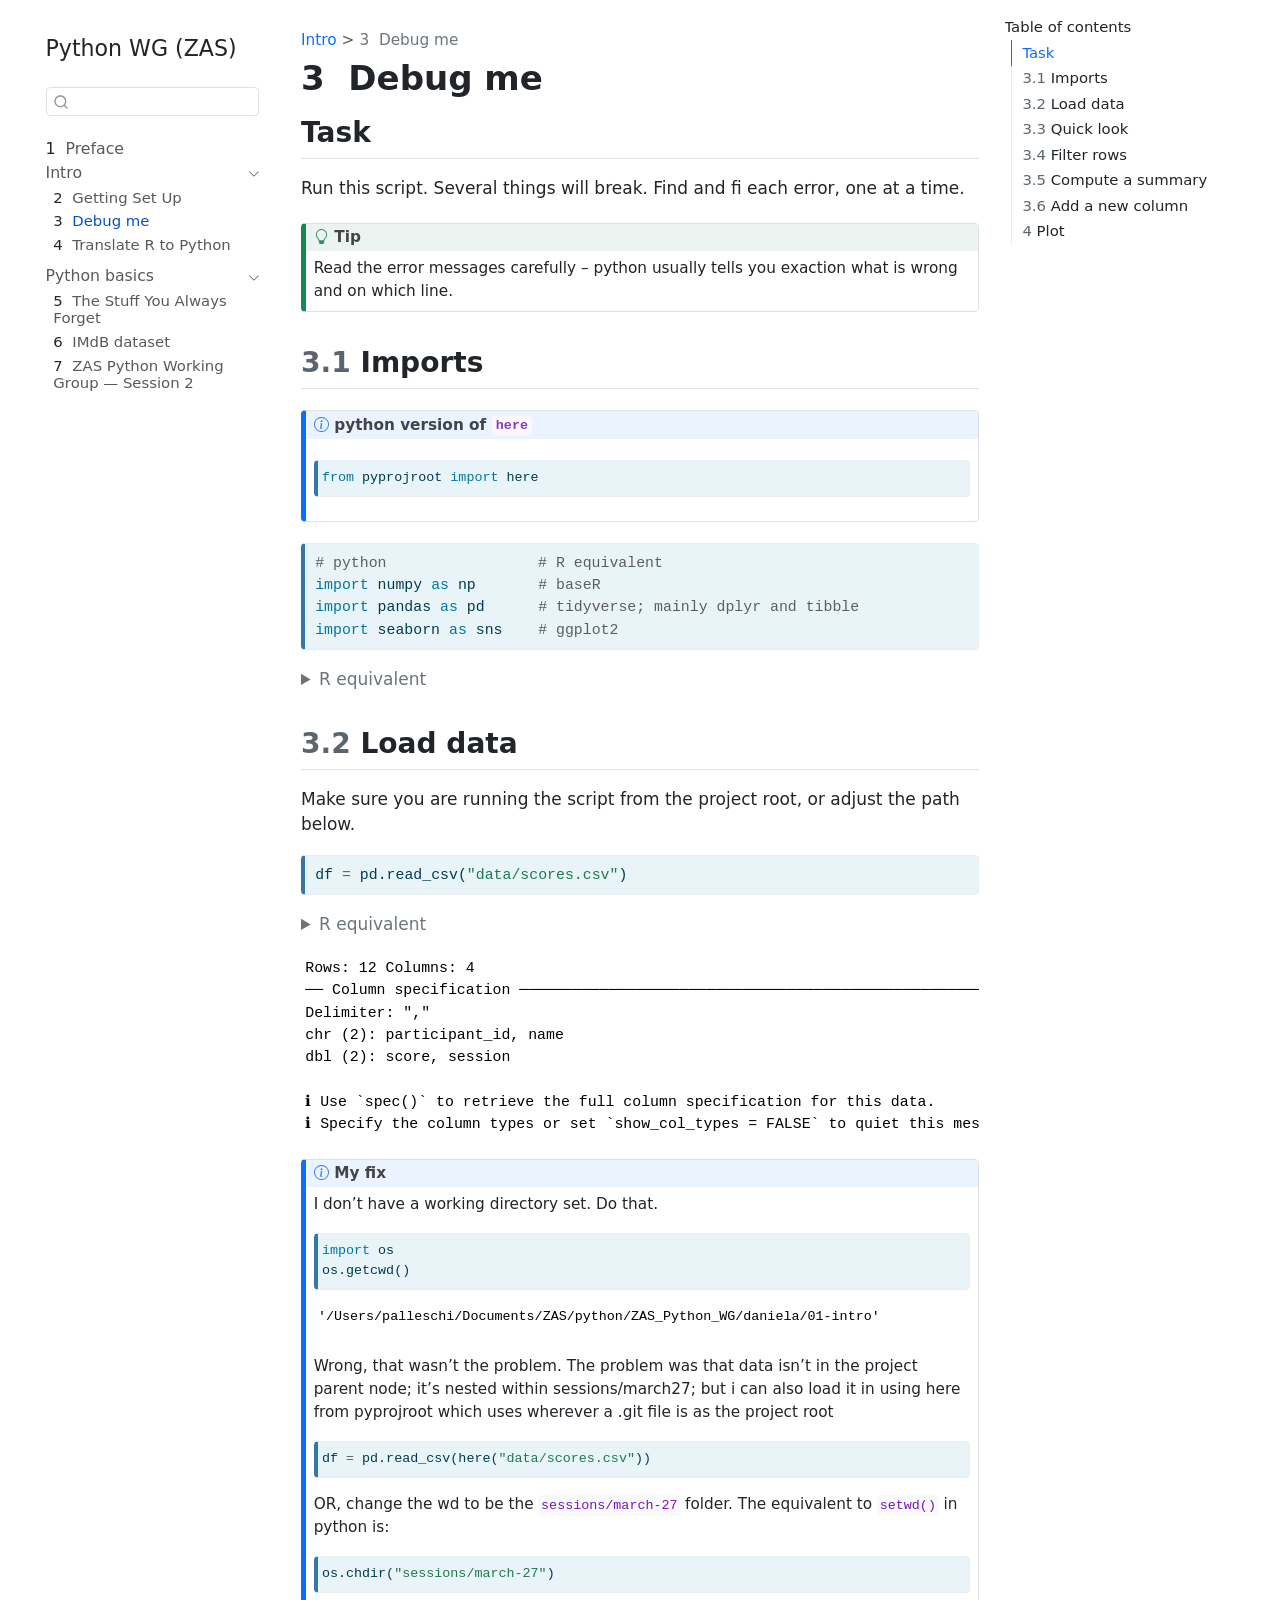
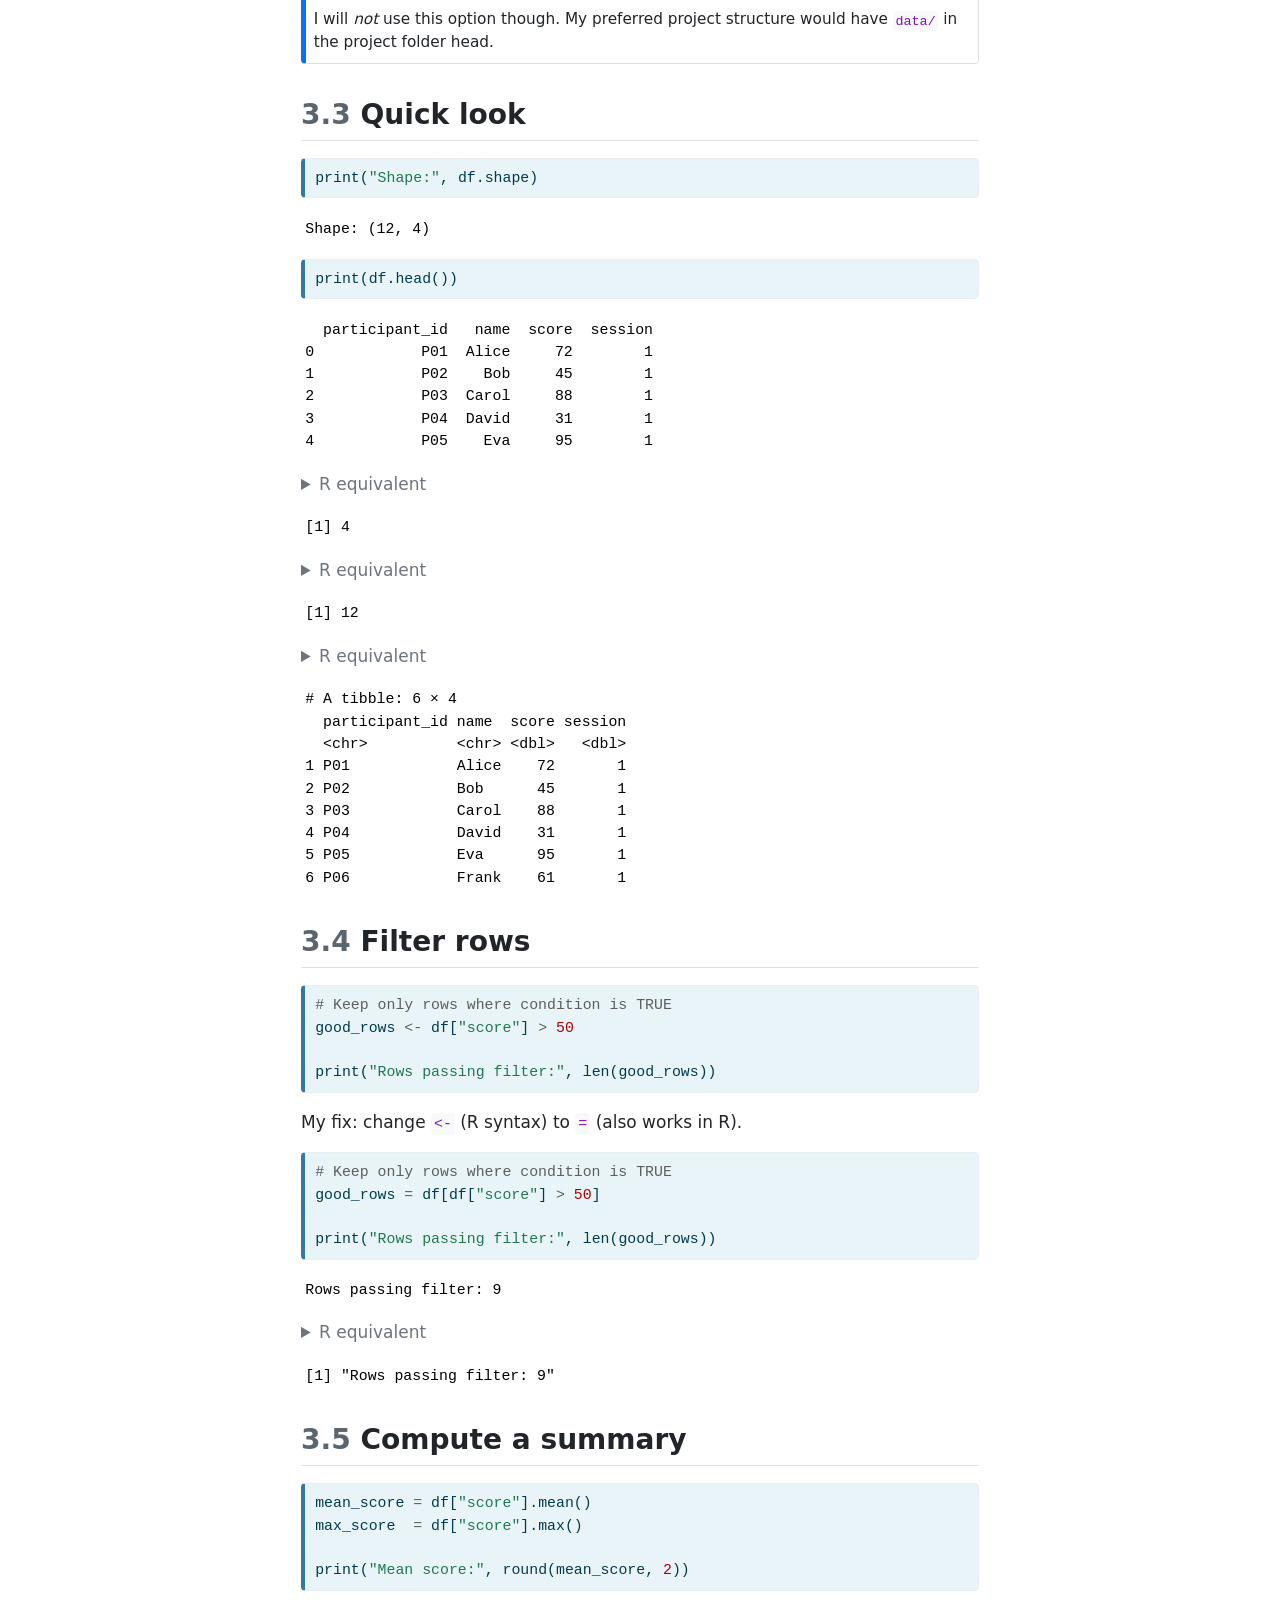
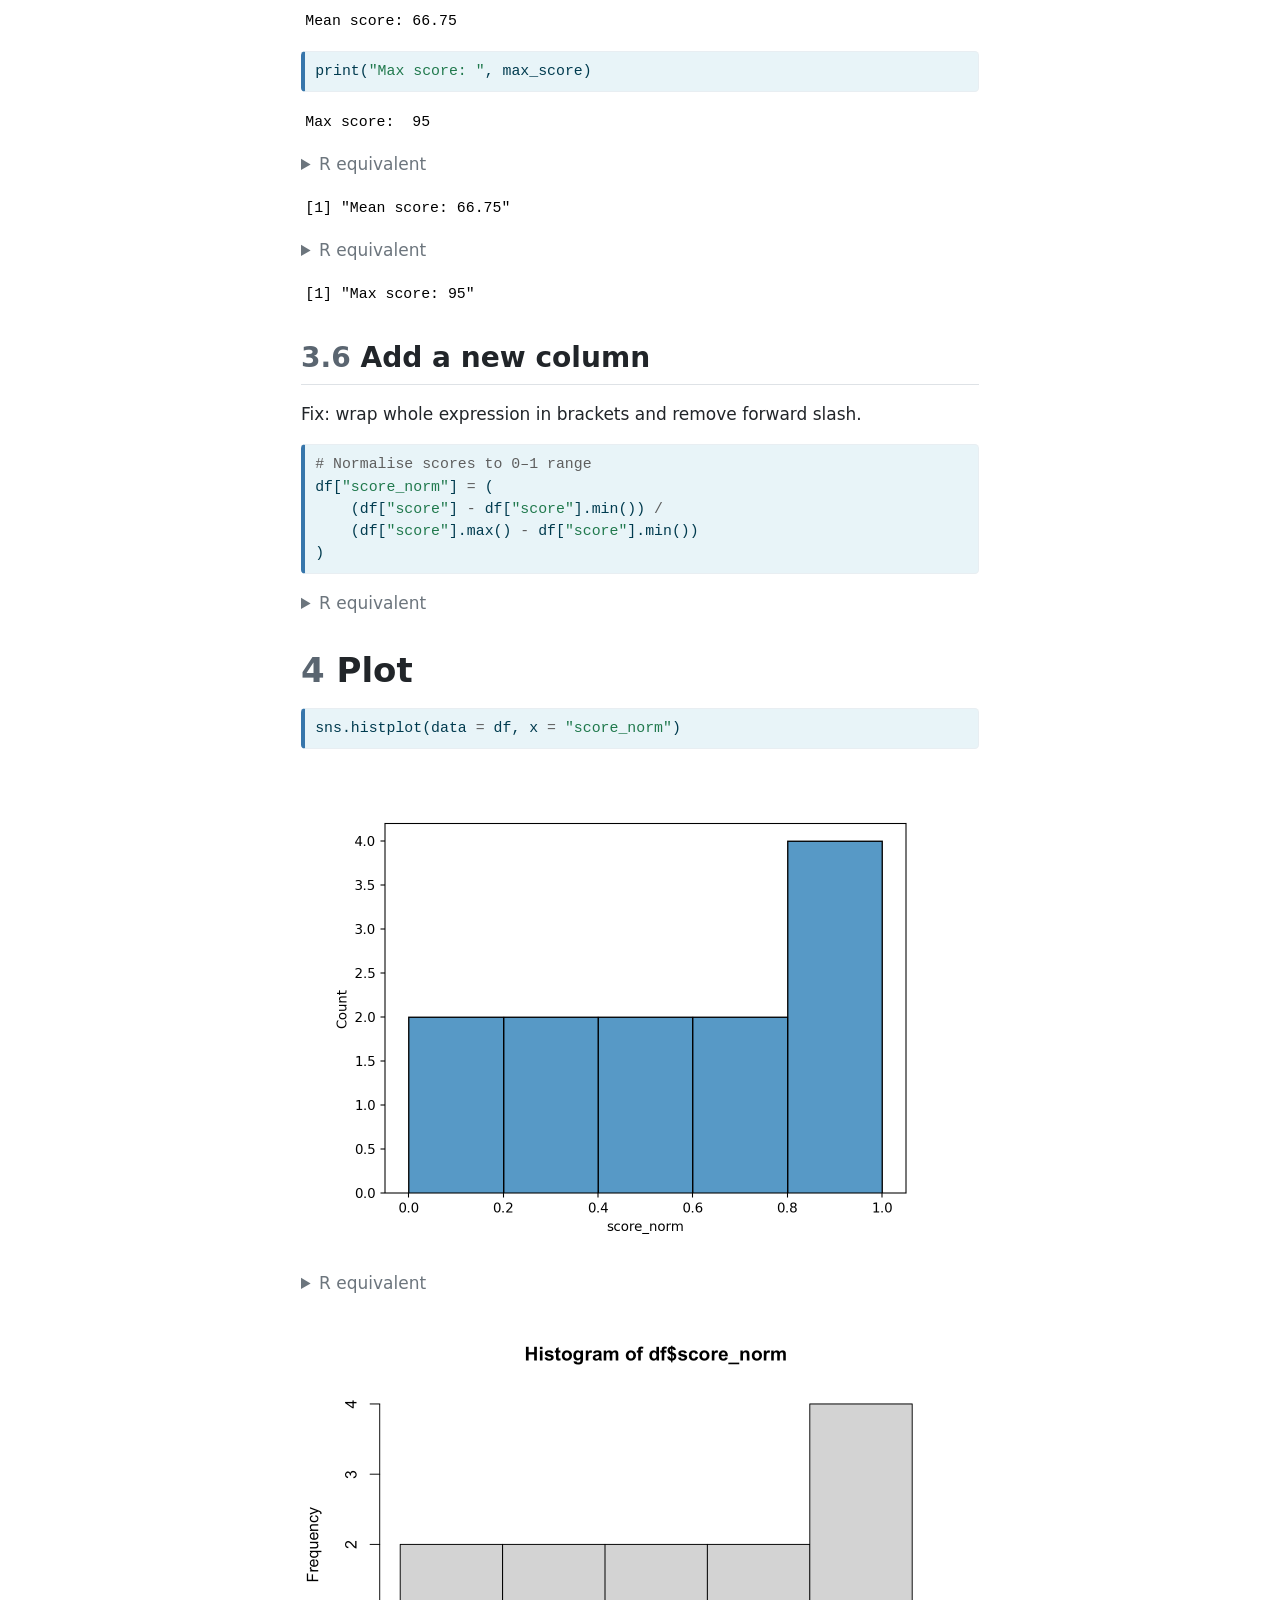
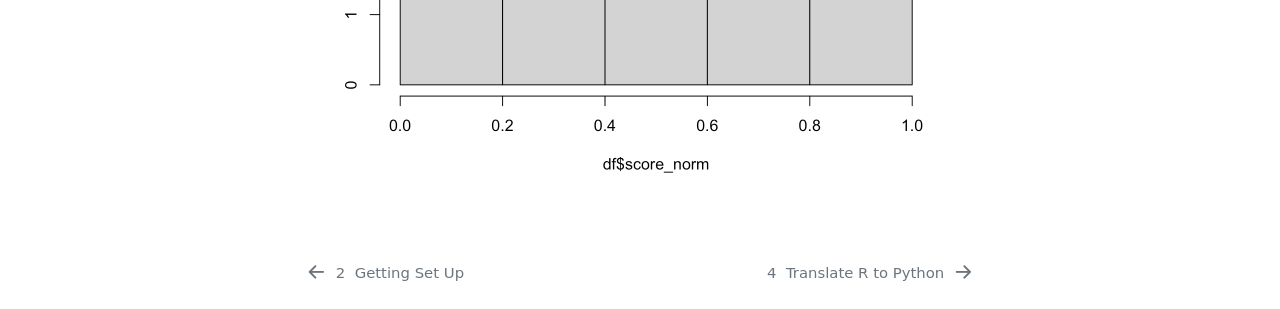
==== daniela/01-intro/exercise_01_debug_me.html @ bb4bcfe7 "Built site for gh-pages" ====
<!DOCTYPE html>
<html xmlns="http://www.w3.org/1999/xhtml" lang="en" xml:lang="en"><head>

<meta charset="utf-8">
<meta name="generator" content="quarto-1.5.57">

<meta name="viewport" content="width=device-width, initial-scale=1.0, user-scalable=yes">


<title>3&nbsp; Debug me – Python WG (ZAS)</title>
<style>
code{white-space: pre-wrap;}
span.smallcaps{font-variant: small-caps;}
div.columns{display: flex; gap: min(4vw, 1.5em);}
div.column{flex: auto; overflow-x: auto;}
div.hanging-indent{margin-left: 1.5em; text-indent: -1.5em;}
ul.task-list{list-style: none;}
ul.task-list li input[type="checkbox"] {
  width: 0.8em;
  margin: 0 0.8em 0.2em -1em; /* quarto-specific, see https://github.com/quarto-dev/quarto-cli/issues/4556 */ 
  vertical-align: middle;
}
/* CSS for syntax highlighting */
pre > code.sourceCode { white-space: pre; position: relative; }
pre > code.sourceCode > span { line-height: 1.25; }
pre > code.sourceCode > span:empty { height: 1.2em; }
.sourceCode { overflow: visible; }
code.sourceCode > span { color: inherit; text-decoration: inherit; }
div.sourceCode { margin: 1em 0; }
pre.sourceCode { margin: 0; }
@media screen {
div.sourceCode { overflow: auto; }
}
@media print {
pre > code.sourceCode { white-space: pre-wrap; }
pre > code.sourceCode > span { display: inline-block; text-indent: -5em; padding-left: 5em; }
}
pre.numberSource code
  { counter-reset: source-line 0; }
pre.numberSource code > span
  { position: relative; left: -4em; counter-increment: source-line; }
pre.numberSource code > span > a:first-child::before
  { content: counter(source-line);
    position: relative; left: -1em; text-align: right; vertical-align: baseline;
    border: none; display: inline-block;
    -webkit-touch-callout: none; -webkit-user-select: none;
    -khtml-user-select: none; -moz-user-select: none;
    -ms-user-select: none; user-select: none;
    padding: 0 4px; width: 4em;
  }
pre.numberSource { margin-left: 3em;  padding-left: 4px; }
div.sourceCode
  {   }
@media screen {
pre > code.sourceCode > span > a:first-child::before { text-decoration: underline; }
}
</style>


<script src="../../site_libs/quarto-nav/quarto-nav.js"></script>
<script src="../../site_libs/quarto-nav/headroom.min.js"></script>
<script src="../../site_libs/clipboard/clipboard.min.js"></script>
<script src="../../site_libs/quarto-search/autocomplete.umd.js"></script>
<script src="../../site_libs/quarto-search/fuse.min.js"></script>
<script src="../../site_libs/quarto-search/quarto-search.js"></script>
<meta name="quarto:offset" content="../../">
<link href="../../daniela/01-intro/exercise_02_r_to_python.html" rel="next">
<link href="../../daniela/01-intro/session1_handout.html" rel="prev">
<script src="../../site_libs/quarto-html/quarto.js"></script>
<script src="../../site_libs/quarto-html/popper.min.js"></script>
<script src="../../site_libs/quarto-html/tippy.umd.min.js"></script>
<script src="../../site_libs/quarto-html/anchor.min.js"></script>
<link href="../../site_libs/quarto-html/tippy.css" rel="stylesheet">
<link href="../../site_libs/quarto-html/quarto-syntax-highlighting.css" rel="stylesheet" id="quarto-text-highlighting-styles">
<script src="../../site_libs/bootstrap/bootstrap.min.js"></script>
<link href="../../site_libs/bootstrap/bootstrap-icons.css" rel="stylesheet">
<link href="../../site_libs/bootstrap/bootstrap.min.css" rel="stylesheet" id="quarto-bootstrap" data-mode="light">
<script id="quarto-search-options" type="application/json">{
  "location": "sidebar",
  "copy-button": false,
  "collapse-after": 3,
  "panel-placement": "start",
  "type": "textbox",
  "limit": 50,
  "keyboard-shortcut": [
    "f",
    "/",
    "s"
  ],
  "show-item-context": false,
  "language": {
    "search-no-results-text": "No results",
    "search-matching-documents-text": "matching documents",
    "search-copy-link-title": "Copy link to search",
    "search-hide-matches-text": "Hide additional matches",
    "search-more-match-text": "more match in this document",
    "search-more-matches-text": "more matches in this document",
    "search-clear-button-title": "Clear",
    "search-text-placeholder": "",
    "search-detached-cancel-button-title": "Cancel",
    "search-submit-button-title": "Submit",
    "search-label": "Search"
  }
}</script>


<link rel="stylesheet" href="../../styles.css">
</head>

<body class="nav-sidebar floating">

<div id="quarto-search-results"></div>
  <header id="quarto-header" class="headroom fixed-top">
  <nav class="quarto-secondary-nav">
    <div class="container-fluid d-flex">
      <button type="button" class="quarto-btn-toggle btn" data-bs-toggle="collapse" role="button" data-bs-target=".quarto-sidebar-collapse-item" aria-controls="quarto-sidebar" aria-expanded="false" aria-label="Toggle sidebar navigation" onclick="if (window.quartoToggleHeadroom) { window.quartoToggleHeadroom(); }">
        <i class="bi bi-layout-text-sidebar-reverse"></i>
      </button>
        <nav class="quarto-page-breadcrumbs" aria-label="breadcrumb"><ol class="breadcrumb"><li class="breadcrumb-item"><a href="../../daniela/01-intro/session1_handout.html">Intro</a></li><li class="breadcrumb-item"><a href="../../daniela/01-intro/exercise_01_debug_me.html"><span class="chapter-number">3</span>&nbsp; <span class="chapter-title">Debug me</span></a></li></ol></nav>
        <a class="flex-grow-1" role="navigation" data-bs-toggle="collapse" data-bs-target=".quarto-sidebar-collapse-item" aria-controls="quarto-sidebar" aria-expanded="false" aria-label="Toggle sidebar navigation" onclick="if (window.quartoToggleHeadroom) { window.quartoToggleHeadroom(); }">      
        </a>
      <button type="button" class="btn quarto-search-button" aria-label="Search" onclick="window.quartoOpenSearch();">
        <i class="bi bi-search"></i>
      </button>
    </div>
  </nav>
</header>
<!-- content -->
<div id="quarto-content" class="quarto-container page-columns page-rows-contents page-layout-article">
<!-- sidebar -->
  <nav id="quarto-sidebar" class="sidebar collapse collapse-horizontal quarto-sidebar-collapse-item sidebar-navigation floating overflow-auto">
    <div class="pt-lg-2 mt-2 text-left sidebar-header">
    <div class="sidebar-title mb-0 py-0">
      <a href="../../">Python WG (ZAS)</a> 
    </div>
      </div>
        <div class="mt-2 flex-shrink-0 align-items-center">
        <div class="sidebar-search">
        <div id="quarto-search" class="" title="Search"></div>
        </div>
        </div>
    <div class="sidebar-menu-container"> 
    <ul class="list-unstyled mt-1">
        <li class="sidebar-item">
  <div class="sidebar-item-container"> 
  <a href="../../index.html" class="sidebar-item-text sidebar-link">
 <span class="menu-text"><span class="chapter-number">1</span>&nbsp; <span class="chapter-title">Preface</span></span></a>
  </div>
</li>
        <li class="sidebar-item sidebar-item-section">
      <div class="sidebar-item-container"> 
            <a class="sidebar-item-text sidebar-link text-start" data-bs-toggle="collapse" data-bs-target="#quarto-sidebar-section-1" role="navigation" aria-expanded="true">
 <span class="menu-text">Intro</span></a>
          <a class="sidebar-item-toggle text-start" data-bs-toggle="collapse" data-bs-target="#quarto-sidebar-section-1" role="navigation" aria-expanded="true" aria-label="Toggle section">
            <i class="bi bi-chevron-right ms-2"></i>
          </a> 
      </div>
      <ul id="quarto-sidebar-section-1" class="collapse list-unstyled sidebar-section depth1 show">  
          <li class="sidebar-item">
  <div class="sidebar-item-container"> 
  <a href="../../daniela/01-intro/session1_handout.html" class="sidebar-item-text sidebar-link">
 <span class="menu-text"><span class="chapter-number">2</span>&nbsp; <span class="chapter-title">Getting Set Up</span></span></a>
  </div>
</li>
          <li class="sidebar-item">
  <div class="sidebar-item-container"> 
  <a href="../../daniela/01-intro/exercise_01_debug_me.html" class="sidebar-item-text sidebar-link active">
 <span class="menu-text"><span class="chapter-number">3</span>&nbsp; <span class="chapter-title">Debug me</span></span></a>
  </div>
</li>
          <li class="sidebar-item">
  <div class="sidebar-item-container"> 
  <a href="../../daniela/01-intro/exercise_02_r_to_python.html" class="sidebar-item-text sidebar-link">
 <span class="menu-text"><span class="chapter-number">4</span>&nbsp; <span class="chapter-title">Translate R to Python</span></span></a>
  </div>
</li>
      </ul>
  </li>
        <li class="sidebar-item sidebar-item-section">
      <div class="sidebar-item-container"> 
            <a class="sidebar-item-text sidebar-link text-start" data-bs-toggle="collapse" data-bs-target="#quarto-sidebar-section-2" role="navigation" aria-expanded="true">
 <span class="menu-text">Python basics</span></a>
          <a class="sidebar-item-toggle text-start" data-bs-toggle="collapse" data-bs-target="#quarto-sidebar-section-2" role="navigation" aria-expanded="true" aria-label="Toggle section">
            <i class="bi bi-chevron-right ms-2"></i>
          </a> 
      </div>
      <ul id="quarto-sidebar-section-2" class="collapse list-unstyled sidebar-section depth1 show">  
          <li class="sidebar-item">
  <div class="sidebar-item-container"> 
  <a href="../../daniela/02-basics/session2_handout.html" class="sidebar-item-text sidebar-link">
 <span class="menu-text"><span class="chapter-number">5</span>&nbsp; <span class="chapter-title">The Stuff You Always Forget</span></span></a>
  </div>
</li>
          <li class="sidebar-item">
  <div class="sidebar-item-container"> 
  <a href="../../daniela/02-basics/cleaning-imdb-dataset.html" class="sidebar-item-text sidebar-link">
 <span class="menu-text"><span class="chapter-number">6</span>&nbsp; <span class="chapter-title">IMdB dataset</span></span></a>
  </div>
</li>
          <li class="sidebar-item">
  <div class="sidebar-item-container"> 
  <a href="../../daniela/02-basics/session2_exercise.html" class="sidebar-item-text sidebar-link">
 <span class="menu-text"><span class="chapter-number">7</span>&nbsp; <span class="chapter-title">ZAS Python Working Group — Session 2</span></span></a>
  </div>
</li>
      </ul>
  </li>
    </ul>
    </div>
</nav>
<div id="quarto-sidebar-glass" class="quarto-sidebar-collapse-item" data-bs-toggle="collapse" data-bs-target=".quarto-sidebar-collapse-item"></div>
<!-- margin-sidebar -->
    <div id="quarto-margin-sidebar" class="sidebar margin-sidebar">
        <nav id="TOC" role="doc-toc" class="toc-active">
    <h2 id="toc-title">Table of contents</h2>
   
  <ul>
  <li><a href="#task" id="toc-task" class="nav-link active" data-scroll-target="#task">Task</a></li>
  <li><a href="#imports" id="toc-imports" class="nav-link" data-scroll-target="#imports"><span class="header-section-number">3.1</span> Imports</a></li>
  <li><a href="#load-data" id="toc-load-data" class="nav-link" data-scroll-target="#load-data"><span class="header-section-number">3.2</span> Load data</a></li>
  <li><a href="#quick-look" id="toc-quick-look" class="nav-link" data-scroll-target="#quick-look"><span class="header-section-number">3.3</span> Quick look</a></li>
  <li><a href="#filter-rows" id="toc-filter-rows" class="nav-link" data-scroll-target="#filter-rows"><span class="header-section-number">3.4</span> Filter rows</a></li>
  <li><a href="#compute-a-summary" id="toc-compute-a-summary" class="nav-link" data-scroll-target="#compute-a-summary"><span class="header-section-number">3.5</span> Compute a summary</a></li>
  <li><a href="#add-a-new-column" id="toc-add-a-new-column" class="nav-link" data-scroll-target="#add-a-new-column"><span class="header-section-number">3.6</span> Add a new column</a></li>
  <li><a href="#plot" id="toc-plot" class="nav-link" data-scroll-target="#plot"><span class="header-section-number">4</span> Plot</a></li>
  </ul>
</nav>
    </div>
<!-- main -->
<main class="content" id="quarto-document-content">

<header id="title-block-header" class="quarto-title-block default"><nav class="quarto-page-breadcrumbs quarto-title-breadcrumbs d-none d-lg-block" aria-label="breadcrumb"><ol class="breadcrumb"><li class="breadcrumb-item"><a href="../../daniela/01-intro/session1_handout.html">Intro</a></li><li class="breadcrumb-item"><a href="../../daniela/01-intro/exercise_01_debug_me.html"><span class="chapter-number">3</span>&nbsp; <span class="chapter-title">Debug me</span></a></li></ol></nav>
<div class="quarto-title">
<h1 class="title"><span class="chapter-number">3</span>&nbsp; <span class="chapter-title">Debug me</span></h1>
</div>



<div class="quarto-title-meta">

    
  
    
  </div>
  


</header>


<section id="task" class="level2 unnumbered">
<h2 class="unnumbered anchored" data-anchor-id="task">Task</h2>
<p>Run this script. Several things will break. Find and fi each error, one at a time.</p>
<div class="callout callout-style-default callout-tip callout-titled">
<div class="callout-header d-flex align-content-center">
<div class="callout-icon-container">
<i class="callout-icon"></i>
</div>
<div class="callout-title-container flex-fill">
Tip
</div>
</div>
<div class="callout-body-container callout-body">
<p>Read the error messages carefully – python usually tells you exaction what is wrong and on which line.</p>
</div>
</div>
</section>
<section id="imports" class="level2" data-number="3.1">
<h2 data-number="3.1" class="anchored" data-anchor-id="imports"><span class="header-section-number">3.1</span> Imports</h2>
<div class="callout callout-style-default callout-note callout-titled">
<div class="callout-header d-flex align-content-center">
<div class="callout-icon-container">
<i class="callout-icon"></i>
</div>
<div class="callout-title-container flex-fill">
python version of <code>here</code>
</div>
</div>
<div class="callout-body-container callout-body">
<div class="cell">
<div class="sourceCode cell-code" id="cb1"><pre class="sourceCode python code-with-copy"><code class="sourceCode python"><span id="cb1-1"><a href="#cb1-1" aria-hidden="true" tabindex="-1"></a><span class="im">from</span> pyprojroot <span class="im">import</span> here</span></code><button title="Copy to Clipboard" class="code-copy-button"><i class="bi"></i></button></pre></div>
</div>
</div>
</div>
<div class="cell">
<div class="sourceCode cell-code" id="cb2"><pre class="sourceCode python code-with-copy"><code class="sourceCode python"><span id="cb2-1"><a href="#cb2-1" aria-hidden="true" tabindex="-1"></a><span class="co"># python                 # R equivalent</span></span>
<span id="cb2-2"><a href="#cb2-2" aria-hidden="true" tabindex="-1"></a><span class="im">import</span> numpy <span class="im">as</span> np       <span class="co"># baseR</span></span>
<span id="cb2-3"><a href="#cb2-3" aria-hidden="true" tabindex="-1"></a><span class="im">import</span> pandas <span class="im">as</span> pd      <span class="co"># tidyverse; mainly dplyr and tibble</span></span>
<span id="cb2-4"><a href="#cb2-4" aria-hidden="true" tabindex="-1"></a><span class="im">import</span> seaborn <span class="im">as</span> sns    <span class="co"># ggplot2</span></span></code><button title="Copy to Clipboard" class="code-copy-button"><i class="bi"></i></button></pre></div>
</div>
<div class="cell">
<details class="code-fold">
<summary>R equivalent</summary>
<div class="sourceCode cell-code" id="cb3"><pre class="sourceCode r code-with-copy"><code class="sourceCode r"><span id="cb3-1"><a href="#cb3-1" aria-hidden="true" tabindex="-1"></a><span class="co"># install.packages("pacman")</span></span>
<span id="cb3-2"><a href="#cb3-2" aria-hidden="true" tabindex="-1"></a>pacman<span class="sc">::</span><span class="fu">p_load</span>(dplyr, tibble, ggplot2, readr, here)</span></code><button title="Copy to Clipboard" class="code-copy-button"><i class="bi"></i></button></pre></div>
</details>
</div>
</section>
<section id="load-data" class="level2" data-number="3.2">
<h2 data-number="3.2" class="anchored" data-anchor-id="load-data"><span class="header-section-number">3.2</span> Load data</h2>
<p>Make sure you are running the script from the project root, or adjust the path below.</p>
<div class="cell">
<div class="sourceCode cell-code" id="cb4"><pre class="sourceCode python code-with-copy"><code class="sourceCode python"><span id="cb4-1"><a href="#cb4-1" aria-hidden="true" tabindex="-1"></a>df <span class="op">=</span> pd.read_csv(<span class="st">"data/scores.csv"</span>)</span></code><button title="Copy to Clipboard" class="code-copy-button"><i class="bi"></i></button></pre></div>
</div>
<div class="cell">
<details class="code-fold">
<summary>R equivalent</summary>
<div class="sourceCode cell-code" id="cb5"><pre class="sourceCode r code-with-copy"><code class="sourceCode r"><span id="cb5-1"><a href="#cb5-1" aria-hidden="true" tabindex="-1"></a>df <span class="ot">&lt;-</span> <span class="fu">read_csv</span>(<span class="fu">here</span>(<span class="st">"data"</span>,<span class="st">"scores.csv"</span>))</span></code><button title="Copy to Clipboard" class="code-copy-button"><i class="bi"></i></button></pre></div>
</details>
<div class="cell-output cell-output-stderr">
<pre><code>Rows: 12 Columns: 4
── Column specification ────────────────────────────────────────────────────────
Delimiter: ","
chr (2): participant_id, name
dbl (2): score, session

ℹ Use `spec()` to retrieve the full column specification for this data.
ℹ Specify the column types or set `show_col_types = FALSE` to quiet this message.</code></pre>
</div>
</div>
<div class="callout callout-style-default callout-note callout-titled">
<div class="callout-header d-flex align-content-center">
<div class="callout-icon-container">
<i class="callout-icon"></i>
</div>
<div class="callout-title-container flex-fill">
My fix
</div>
</div>
<div class="callout-body-container callout-body">
<p>I don’t have a working directory set. Do that.</p>
<div class="cell">
<div class="sourceCode cell-code" id="cb7"><pre class="sourceCode python code-with-copy"><code class="sourceCode python"><span id="cb7-1"><a href="#cb7-1" aria-hidden="true" tabindex="-1"></a><span class="im">import</span> os</span>
<span id="cb7-2"><a href="#cb7-2" aria-hidden="true" tabindex="-1"></a>os.getcwd()</span></code><button title="Copy to Clipboard" class="code-copy-button"><i class="bi"></i></button></pre></div>
<div class="cell-output cell-output-stdout">
<pre><code>'/Users/palleschi/Documents/ZAS/python/ZAS_Python_WG/daniela/01-intro'</code></pre>
</div>
</div>
<p>Wrong, that wasn’t the problem. The problem was that data isn’t in the project parent node; it’s nested within sessions/march27; but i can also load it in using here from pyprojroot which uses wherever a .git file is as the project root</p>
<div class="cell">
<div class="sourceCode cell-code" id="cb9"><pre class="sourceCode python code-with-copy"><code class="sourceCode python"><span id="cb9-1"><a href="#cb9-1" aria-hidden="true" tabindex="-1"></a>df <span class="op">=</span> pd.read_csv(here(<span class="st">"data/scores.csv"</span>))</span></code><button title="Copy to Clipboard" class="code-copy-button"><i class="bi"></i></button></pre></div>
</div>
<p>OR, change the wd to be the <code>sessions/march-27</code> folder. The equivalent to <code>setwd()</code> in python is:</p>
<div class="cell">
<div class="sourceCode cell-code" id="cb10"><pre class="sourceCode python code-with-copy"><code class="sourceCode python"><span id="cb10-1"><a href="#cb10-1" aria-hidden="true" tabindex="-1"></a>os.chdir(<span class="st">"sessions/march-27"</span>)</span></code><button title="Copy to Clipboard" class="code-copy-button"><i class="bi"></i></button></pre></div>
</div>
<p>I will <em>not</em> use this option though. My preferred project structure would have <code>data/</code> in the project folder head.</p>
</div>
</div>
</section>
<section id="quick-look" class="level2" data-number="3.3">
<h2 data-number="3.3" class="anchored" data-anchor-id="quick-look"><span class="header-section-number">3.3</span> Quick look</h2>
<div class="cell">
<div class="sourceCode cell-code" id="cb11"><pre class="sourceCode python code-with-copy"><code class="sourceCode python"><span id="cb11-1"><a href="#cb11-1" aria-hidden="true" tabindex="-1"></a><span class="bu">print</span>(<span class="st">"Shape:"</span>, df.shape)</span></code><button title="Copy to Clipboard" class="code-copy-button"><i class="bi"></i></button></pre></div>
<div class="cell-output cell-output-stdout">
<pre><code>Shape: (12, 4)</code></pre>
</div>
<div class="sourceCode cell-code" id="cb13"><pre class="sourceCode python code-with-copy"><code class="sourceCode python"><span id="cb13-1"><a href="#cb13-1" aria-hidden="true" tabindex="-1"></a><span class="bu">print</span>(df.head())</span></code><button title="Copy to Clipboard" class="code-copy-button"><i class="bi"></i></button></pre></div>
<div class="cell-output cell-output-stdout">
<pre><code>  participant_id   name  score  session
0            P01  Alice     72        1
1            P02    Bob     45        1
2            P03  Carol     88        1
3            P04  David     31        1
4            P05    Eva     95        1</code></pre>
</div>
</div>
<div class="cell">
<details class="code-fold">
<summary>R equivalent</summary>
<div class="sourceCode cell-code" id="cb15"><pre class="sourceCode r code-with-copy"><code class="sourceCode r"><span id="cb15-1"><a href="#cb15-1" aria-hidden="true" tabindex="-1"></a><span class="fu">length</span>(df)</span></code><button title="Copy to Clipboard" class="code-copy-button"><i class="bi"></i></button></pre></div>
</details>
<div class="cell-output cell-output-stdout">
<pre><code>[1] 4</code></pre>
</div>
<details class="code-fold">
<summary>R equivalent</summary>
<div class="sourceCode cell-code" id="cb17"><pre class="sourceCode r code-with-copy"><code class="sourceCode r"><span id="cb17-1"><a href="#cb17-1" aria-hidden="true" tabindex="-1"></a><span class="fu">nrow</span>(df)</span></code><button title="Copy to Clipboard" class="code-copy-button"><i class="bi"></i></button></pre></div>
</details>
<div class="cell-output cell-output-stdout">
<pre><code>[1] 12</code></pre>
</div>
<details class="code-fold">
<summary>R equivalent</summary>
<div class="sourceCode cell-code" id="cb19"><pre class="sourceCode r code-with-copy"><code class="sourceCode r"><span id="cb19-1"><a href="#cb19-1" aria-hidden="true" tabindex="-1"></a><span class="fu">head</span>(df)</span></code><button title="Copy to Clipboard" class="code-copy-button"><i class="bi"></i></button></pre></div>
</details>
<div class="cell-output cell-output-stdout">
<pre><code># A tibble: 6 × 4
  participant_id name  score session
  &lt;chr&gt;          &lt;chr&gt; &lt;dbl&gt;   &lt;dbl&gt;
1 P01            Alice    72       1
2 P02            Bob      45       1
3 P03            Carol    88       1
4 P04            David    31       1
5 P05            Eva      95       1
6 P06            Frank    61       1</code></pre>
</div>
</div>
</section>
<section id="filter-rows" class="level2" data-number="3.4">
<h2 data-number="3.4" class="anchored" data-anchor-id="filter-rows"><span class="header-section-number">3.4</span> Filter rows</h2>
<div class="cell">
<div class="sourceCode cell-code" id="cb21"><pre class="sourceCode python code-with-copy"><code class="sourceCode python"><span id="cb21-1"><a href="#cb21-1" aria-hidden="true" tabindex="-1"></a><span class="co"># Keep only rows where condition is TRUE</span></span>
<span id="cb21-2"><a href="#cb21-2" aria-hidden="true" tabindex="-1"></a>good_rows <span class="op">&lt;-</span> df[<span class="st">"score"</span>] <span class="op">&gt;</span> <span class="dv">50</span>        </span>
<span id="cb21-3"><a href="#cb21-3" aria-hidden="true" tabindex="-1"></a></span>
<span id="cb21-4"><a href="#cb21-4" aria-hidden="true" tabindex="-1"></a><span class="bu">print</span>(<span class="st">"Rows passing filter:"</span>, <span class="bu">len</span>(good_rows))</span></code><button title="Copy to Clipboard" class="code-copy-button"><i class="bi"></i></button></pre></div>
</div>
<p>My fix: change <code>&lt;-</code> (R syntax) to <code>=</code> (also works in R).</p>
<div class="cell">
<div class="sourceCode cell-code" id="cb22"><pre class="sourceCode python code-with-copy"><code class="sourceCode python"><span id="cb22-1"><a href="#cb22-1" aria-hidden="true" tabindex="-1"></a><span class="co"># Keep only rows where condition is TRUE</span></span>
<span id="cb22-2"><a href="#cb22-2" aria-hidden="true" tabindex="-1"></a>good_rows <span class="op">=</span> df[df[<span class="st">"score"</span>] <span class="op">&gt;</span> <span class="dv">50</span>]    </span>
<span id="cb22-3"><a href="#cb22-3" aria-hidden="true" tabindex="-1"></a></span>
<span id="cb22-4"><a href="#cb22-4" aria-hidden="true" tabindex="-1"></a><span class="bu">print</span>(<span class="st">"Rows passing filter:"</span>, <span class="bu">len</span>(good_rows))</span></code><button title="Copy to Clipboard" class="code-copy-button"><i class="bi"></i></button></pre></div>
<div class="cell-output cell-output-stdout">
<pre><code>Rows passing filter: 9</code></pre>
</div>
</div>
<div class="cell">
<details class="code-fold">
<summary>R equivalent</summary>
<div class="sourceCode cell-code" id="cb24"><pre class="sourceCode r code-with-copy"><code class="sourceCode r"><span id="cb24-1"><a href="#cb24-1" aria-hidden="true" tabindex="-1"></a>good_rows <span class="ot">&lt;-</span></span>
<span id="cb24-2"><a href="#cb24-2" aria-hidden="true" tabindex="-1"></a>    df <span class="sc">|&gt;</span></span>
<span id="cb24-3"><a href="#cb24-3" aria-hidden="true" tabindex="-1"></a>    <span class="fu">filter</span>(score <span class="sc">&gt;</span> <span class="dv">50</span>)</span>
<span id="cb24-4"><a href="#cb24-4" aria-hidden="true" tabindex="-1"></a></span>
<span id="cb24-5"><a href="#cb24-5" aria-hidden="true" tabindex="-1"></a><span class="fu">paste</span>(<span class="st">"Rows passing filter:"</span>, <span class="fu">nrow</span>(good_rows))</span></code><button title="Copy to Clipboard" class="code-copy-button"><i class="bi"></i></button></pre></div>
</details>
<div class="cell-output cell-output-stdout">
<pre><code>[1] "Rows passing filter: 9"</code></pre>
</div>
</div>
</section>
<section id="compute-a-summary" class="level2" data-number="3.5">
<h2 data-number="3.5" class="anchored" data-anchor-id="compute-a-summary"><span class="header-section-number">3.5</span> Compute a summary</h2>
<div class="cell">
<div class="sourceCode cell-code" id="cb26"><pre class="sourceCode python code-with-copy"><code class="sourceCode python"><span id="cb26-1"><a href="#cb26-1" aria-hidden="true" tabindex="-1"></a>mean_score <span class="op">=</span> df[<span class="st">"score"</span>].mean()</span>
<span id="cb26-2"><a href="#cb26-2" aria-hidden="true" tabindex="-1"></a>max_score  <span class="op">=</span> df[<span class="st">"score"</span>].<span class="bu">max</span>()</span>
<span id="cb26-3"><a href="#cb26-3" aria-hidden="true" tabindex="-1"></a></span>
<span id="cb26-4"><a href="#cb26-4" aria-hidden="true" tabindex="-1"></a><span class="bu">print</span>(<span class="st">"Mean score:"</span>, <span class="bu">round</span>(mean_score, <span class="dv">2</span>)) </span></code><button title="Copy to Clipboard" class="code-copy-button"><i class="bi"></i></button></pre></div>
<div class="cell-output cell-output-stdout">
<pre><code>Mean score: 66.75</code></pre>
</div>
<div class="sourceCode cell-code" id="cb28"><pre class="sourceCode python code-with-copy"><code class="sourceCode python"><span id="cb28-1"><a href="#cb28-1" aria-hidden="true" tabindex="-1"></a><span class="bu">print</span>(<span class="st">"Max score: "</span>, max_score)</span></code><button title="Copy to Clipboard" class="code-copy-button"><i class="bi"></i></button></pre></div>
<div class="cell-output cell-output-stdout">
<pre><code>Max score:  95</code></pre>
</div>
</div>
<div class="cell">
<details class="code-fold">
<summary>R equivalent</summary>
<div class="sourceCode cell-code" id="cb30"><pre class="sourceCode r code-with-copy"><code class="sourceCode r"><span id="cb30-1"><a href="#cb30-1" aria-hidden="true" tabindex="-1"></a>mean_score <span class="ot">&lt;-</span> <span class="fu">mean</span>(df<span class="sc">$</span>score)</span>
<span id="cb30-2"><a href="#cb30-2" aria-hidden="true" tabindex="-1"></a>max_score <span class="ot">&lt;-</span> <span class="fu">max</span>(df<span class="sc">$</span>score)</span>
<span id="cb30-3"><a href="#cb30-3" aria-hidden="true" tabindex="-1"></a></span>
<span id="cb30-4"><a href="#cb30-4" aria-hidden="true" tabindex="-1"></a><span class="fu">paste</span>(<span class="st">"Mean score:"</span>, <span class="fu">round</span>(mean_score,<span class="dv">2</span>))</span></code><button title="Copy to Clipboard" class="code-copy-button"><i class="bi"></i></button></pre></div>
</details>
<div class="cell-output cell-output-stdout">
<pre><code>[1] "Mean score: 66.75"</code></pre>
</div>
<details class="code-fold">
<summary>R equivalent</summary>
<div class="sourceCode cell-code" id="cb32"><pre class="sourceCode r code-with-copy"><code class="sourceCode r"><span id="cb32-1"><a href="#cb32-1" aria-hidden="true" tabindex="-1"></a><span class="fu">paste</span>(<span class="st">"Max score:"</span>, max_score)</span></code><button title="Copy to Clipboard" class="code-copy-button"><i class="bi"></i></button></pre></div>
</details>
<div class="cell-output cell-output-stdout">
<pre><code>[1] "Max score: 95"</code></pre>
</div>
</div>
</section>
<section id="add-a-new-column" class="level2" data-number="3.6">
<h2 data-number="3.6" class="anchored" data-anchor-id="add-a-new-column"><span class="header-section-number">3.6</span> Add a new column</h2>
<p>Fix: wrap whole expression in brackets and remove forward slash.</p>
<div class="cell">
<div class="sourceCode cell-code" id="cb34"><pre class="sourceCode python code-with-copy"><code class="sourceCode python"><span id="cb34-1"><a href="#cb34-1" aria-hidden="true" tabindex="-1"></a><span class="co"># Normalise scores to 0–1 range</span></span>
<span id="cb34-2"><a href="#cb34-2" aria-hidden="true" tabindex="-1"></a>df[<span class="st">"score_norm"</span>] <span class="op">=</span> (</span>
<span id="cb34-3"><a href="#cb34-3" aria-hidden="true" tabindex="-1"></a>    (df[<span class="st">"score"</span>] <span class="op">-</span> df[<span class="st">"score"</span>].<span class="bu">min</span>()) <span class="op">/</span></span>
<span id="cb34-4"><a href="#cb34-4" aria-hidden="true" tabindex="-1"></a>    (df[<span class="st">"score"</span>].<span class="bu">max</span>() <span class="op">-</span> df[<span class="st">"score"</span>].<span class="bu">min</span>()) </span>
<span id="cb34-5"><a href="#cb34-5" aria-hidden="true" tabindex="-1"></a>)</span></code><button title="Copy to Clipboard" class="code-copy-button"><i class="bi"></i></button></pre></div>
</div>
<div class="cell">
<details class="code-fold">
<summary>R equivalent</summary>
<div class="sourceCode cell-code" id="cb35"><pre class="sourceCode r code-with-copy"><code class="sourceCode r"><span id="cb35-1"><a href="#cb35-1" aria-hidden="true" tabindex="-1"></a>df<span class="sc">$</span>score_norm <span class="ot">=</span> (df<span class="sc">$</span>score <span class="sc">-</span> <span class="fu">min</span>(df<span class="sc">$</span>score)) <span class="sc">/</span> (<span class="fu">max</span>(df<span class="sc">$</span>score) <span class="sc">-</span> <span class="fu">min</span>(df<span class="sc">$</span>score))</span></code><button title="Copy to Clipboard" class="code-copy-button"><i class="bi"></i></button></pre></div>
</details>
</div>
</section>
<section id="plot" class="level1" data-number="4">
<h1 data-number="4"><span class="header-section-number">4</span> Plot</h1>
<div class="cell">
<div class="sourceCode cell-code" id="cb36"><pre class="sourceCode python code-with-copy"><code class="sourceCode python"><span id="cb36-1"><a href="#cb36-1" aria-hidden="true" tabindex="-1"></a>sns.histplot(data <span class="op">=</span> df, x <span class="op">=</span> <span class="st">"score_norm"</span>)</span></code><button title="Copy to Clipboard" class="code-copy-button"><i class="bi"></i></button></pre></div>
<div class="cell-output-display">
<div>
<figure class="figure">
<p><img src="exercise_01_debug_me_files/figure-html/unnamed-chunk-18-1.png" class="img-fluid figure-img" width="672"></p>
</figure>
</div>
</div>
</div>
<div class="cell">
<details class="code-fold">
<summary>R equivalent</summary>
<div class="sourceCode cell-code" id="cb37"><pre class="sourceCode r code-with-copy"><code class="sourceCode r"><span id="cb37-1"><a href="#cb37-1" aria-hidden="true" tabindex="-1"></a><span class="fu">hist</span>(df<span class="sc">$</span>score_norm)</span></code><button title="Copy to Clipboard" class="code-copy-button"><i class="bi"></i></button></pre></div>
</details>
<div class="cell-output-display">
<div>
<figure class="figure">
<p><img src="exercise_01_debug_me_files/figure-html/unnamed-chunk-19-3.png" class="img-fluid figure-img" width="672"></p>
</figure>
</div>
</div>
</div>


</section>

</main> <!-- /main -->
<script id="quarto-html-after-body" type="application/javascript">
window.document.addEventListener("DOMContentLoaded", function (event) {
  const toggleBodyColorMode = (bsSheetEl) => {
    const mode = bsSheetEl.getAttribute("data-mode");
    const bodyEl = window.document.querySelector("body");
    if (mode === "dark") {
      bodyEl.classList.add("quarto-dark");
      bodyEl.classList.remove("quarto-light");
    } else {
      bodyEl.classList.add("quarto-light");
      bodyEl.classList.remove("quarto-dark");
    }
  }
  const toggleBodyColorPrimary = () => {
    const bsSheetEl = window.document.querySelector("link#quarto-bootstrap");
    if (bsSheetEl) {
      toggleBodyColorMode(bsSheetEl);
    }
  }
  toggleBodyColorPrimary();  
  const icon = "";
  const anchorJS = new window.AnchorJS();
  anchorJS.options = {
    placement: 'right',
    icon: icon
  };
  anchorJS.add('.anchored');
  const isCodeAnnotation = (el) => {
    for (const clz of el.classList) {
      if (clz.startsWith('code-annotation-')) {                     
        return true;
      }
    }
    return false;
  }
  const onCopySuccess = function(e) {
    // button target
    const button = e.trigger;
    // don't keep focus
    button.blur();
    // flash "checked"
    button.classList.add('code-copy-button-checked');
    var currentTitle = button.getAttribute("title");
    button.setAttribute("title", "Copied!");
    let tooltip;
    if (window.bootstrap) {
      button.setAttribute("data-bs-toggle", "tooltip");
      button.setAttribute("data-bs-placement", "left");
      button.setAttribute("data-bs-title", "Copied!");
      tooltip = new bootstrap.Tooltip(button, 
        { trigger: "manual", 
          customClass: "code-copy-button-tooltip",
          offset: [0, -8]});
      tooltip.show();    
    }
    setTimeout(function() {
      if (tooltip) {
        tooltip.hide();
        button.removeAttribute("data-bs-title");
        button.removeAttribute("data-bs-toggle");
        button.removeAttribute("data-bs-placement");
      }
      button.setAttribute("title", currentTitle);
      button.classList.remove('code-copy-button-checked');
    }, 1000);
    // clear code selection
    e.clearSelection();
  }
  const getTextToCopy = function(trigger) {
      const codeEl = trigger.previousElementSibling.cloneNode(true);
      for (const childEl of codeEl.children) {
        if (isCodeAnnotation(childEl)) {
          childEl.remove();
        }
      }
      return codeEl.innerText;
  }
  const clipboard = new window.ClipboardJS('.code-copy-button:not([data-in-quarto-modal])', {
    text: getTextToCopy
  });
  clipboard.on('success', onCopySuccess);
  if (window.document.getElementById('quarto-embedded-source-code-modal')) {
    // For code content inside modals, clipBoardJS needs to be initialized with a container option
    // TODO: Check when it could be a function (https://github.com/zenorocha/clipboard.js/issues/860)
    const clipboardModal = new window.ClipboardJS('.code-copy-button[data-in-quarto-modal]', {
      text: getTextToCopy,
      container: window.document.getElementById('quarto-embedded-source-code-modal')
    });
    clipboardModal.on('success', onCopySuccess);
  }
    var localhostRegex = new RegExp(/^(?:http|https):\/\/localhost\:?[0-9]*\//);
    var mailtoRegex = new RegExp(/^mailto:/);
      var filterRegex = new RegExp('/' + window.location.host + '/');
    var isInternal = (href) => {
        return filterRegex.test(href) || localhostRegex.test(href) || mailtoRegex.test(href);
    }
    // Inspect non-navigation links and adorn them if external
 	var links = window.document.querySelectorAll('a[href]:not(.nav-link):not(.navbar-brand):not(.toc-action):not(.sidebar-link):not(.sidebar-item-toggle):not(.pagination-link):not(.no-external):not([aria-hidden]):not(.dropdown-item):not(.quarto-navigation-tool):not(.about-link)');
    for (var i=0; i<links.length; i++) {
      const link = links[i];
      if (!isInternal(link.href)) {
        // undo the damage that might have been done by quarto-nav.js in the case of
        // links that we want to consider external
        if (link.dataset.originalHref !== undefined) {
          link.href = link.dataset.originalHref;
        }
      }
    }
  function tippyHover(el, contentFn, onTriggerFn, onUntriggerFn) {
    const config = {
      allowHTML: true,
      maxWidth: 500,
      delay: 100,
      arrow: false,
      appendTo: function(el) {
          return el.parentElement;
      },
      interactive: true,
      interactiveBorder: 10,
      theme: 'quarto',
      placement: 'bottom-start',
    };
    if (contentFn) {
      config.content = contentFn;
    }
    if (onTriggerFn) {
      config.onTrigger = onTriggerFn;
    }
    if (onUntriggerFn) {
      config.onUntrigger = onUntriggerFn;
    }
    window.tippy(el, config); 
  }
  const noterefs = window.document.querySelectorAll('a[role="doc-noteref"]');
  for (var i=0; i<noterefs.length; i++) {
    const ref = noterefs[i];
    tippyHover(ref, function() {
      // use id or data attribute instead here
      let href = ref.getAttribute('data-footnote-href') || ref.getAttribute('href');
      try { href = new URL(href).hash; } catch {}
      const id = href.replace(/^#\/?/, "");
      const note = window.document.getElementById(id);
      if (note) {
        return note.innerHTML;
      } else {
        return "";
      }
    });
  }
  const xrefs = window.document.querySelectorAll('a.quarto-xref');
  const processXRef = (id, note) => {
    // Strip column container classes
    const stripColumnClz = (el) => {
      el.classList.remove("page-full", "page-columns");
      if (el.children) {
        for (const child of el.children) {
          stripColumnClz(child);
        }
      }
    }
    stripColumnClz(note)
    if (id === null || id.startsWith('sec-')) {
      // Special case sections, only their first couple elements
      const container = document.createElement("div");
      if (note.children && note.children.length > 2) {
        container.appendChild(note.children[0].cloneNode(true));
        for (let i = 1; i < note.children.length; i++) {
          const child = note.children[i];
          if (child.tagName === "P" && child.innerText === "") {
            continue;
          } else {
            container.appendChild(child.cloneNode(true));
            break;
          }
        }
        if (window.Quarto?.typesetMath) {
          window.Quarto.typesetMath(container);
        }
        return container.innerHTML
      } else {
        if (window.Quarto?.typesetMath) {
          window.Quarto.typesetMath(note);
        }
        return note.innerHTML;
      }
    } else {
      // Remove any anchor links if they are present
      const anchorLink = note.querySelector('a.anchorjs-link');
      if (anchorLink) {
        anchorLink.remove();
      }
      if (window.Quarto?.typesetMath) {
        window.Quarto.typesetMath(note);
      }
      // TODO in 1.5, we should make sure this works without a callout special case
      if (note.classList.contains("callout")) {
        return note.outerHTML;
      } else {
        return note.innerHTML;
      }
    }
  }
  for (var i=0; i<xrefs.length; i++) {
    const xref = xrefs[i];
    tippyHover(xref, undefined, function(instance) {
      instance.disable();
      let url = xref.getAttribute('href');
      let hash = undefined; 
      if (url.startsWith('#')) {
        hash = url;
      } else {
        try { hash = new URL(url).hash; } catch {}
      }
      if (hash) {
        const id = hash.replace(/^#\/?/, "");
        const note = window.document.getElementById(id);
        if (note !== null) {
          try {
            const html = processXRef(id, note.cloneNode(true));
            instance.setContent(html);
          } finally {
            instance.enable();
            instance.show();
          }
        } else {
          // See if we can fetch this
          fetch(url.split('#')[0])
          .then(res => res.text())
          .then(html => {
            const parser = new DOMParser();
            const htmlDoc = parser.parseFromString(html, "text/html");
            const note = htmlDoc.getElementById(id);
            if (note !== null) {
              const html = processXRef(id, note);
              instance.setContent(html);
            } 
          }).finally(() => {
            instance.enable();
            instance.show();
          });
        }
      } else {
        // See if we can fetch a full url (with no hash to target)
        // This is a special case and we should probably do some content thinning / targeting
        fetch(url)
        .then(res => res.text())
        .then(html => {
          const parser = new DOMParser();
          const htmlDoc = parser.parseFromString(html, "text/html");
          const note = htmlDoc.querySelector('main.content');
          if (note !== null) {
            // This should only happen for chapter cross references
            // (since there is no id in the URL)
            // remove the first header
            if (note.children.length > 0 && note.children[0].tagName === "HEADER") {
              note.children[0].remove();
            }
            const html = processXRef(null, note);
            instance.setContent(html);
          } 
        }).finally(() => {
          instance.enable();
          instance.show();
        });
      }
    }, function(instance) {
    });
  }
      let selectedAnnoteEl;
      const selectorForAnnotation = ( cell, annotation) => {
        let cellAttr = 'data-code-cell="' + cell + '"';
        let lineAttr = 'data-code-annotation="' +  annotation + '"';
        const selector = 'span[' + cellAttr + '][' + lineAttr + ']';
        return selector;
      }
      const selectCodeLines = (annoteEl) => {
        const doc = window.document;
        const targetCell = annoteEl.getAttribute("data-target-cell");
        const targetAnnotation = annoteEl.getAttribute("data-target-annotation");
        const annoteSpan = window.document.querySelector(selectorForAnnotation(targetCell, targetAnnotation));
        const lines = annoteSpan.getAttribute("data-code-lines").split(",");
        const lineIds = lines.map((line) => {
          return targetCell + "-" + line;
        })
        let top = null;
        let height = null;
        let parent = null;
        if (lineIds.length > 0) {
            //compute the position of the single el (top and bottom and make a div)
            const el = window.document.getElementById(lineIds[0]);
            top = el.offsetTop;
            height = el.offsetHeight;
            parent = el.parentElement.parentElement;
          if (lineIds.length > 1) {
            const lastEl = window.document.getElementById(lineIds[lineIds.length - 1]);
            const bottom = lastEl.offsetTop + lastEl.offsetHeight;
            height = bottom - top;
          }
          if (top !== null && height !== null && parent !== null) {
            // cook up a div (if necessary) and position it 
            let div = window.document.getElementById("code-annotation-line-highlight");
            if (div === null) {
              div = window.document.createElement("div");
              div.setAttribute("id", "code-annotation-line-highlight");
              div.style.position = 'absolute';
              parent.appendChild(div);
            }
            div.style.top = top - 2 + "px";
            div.style.height = height + 4 + "px";
            div.style.left = 0;
            let gutterDiv = window.document.getElementById("code-annotation-line-highlight-gutter");
            if (gutterDiv === null) {
              gutterDiv = window.document.createElement("div");
              gutterDiv.setAttribute("id", "code-annotation-line-highlight-gutter");
              gutterDiv.style.position = 'absolute';
              const codeCell = window.document.getElementById(targetCell);
              const gutter = codeCell.querySelector('.code-annotation-gutter');
              gutter.appendChild(gutterDiv);
            }
            gutterDiv.style.top = top - 2 + "px";
            gutterDiv.style.height = height + 4 + "px";
          }
          selectedAnnoteEl = annoteEl;
        }
      };
      const unselectCodeLines = () => {
        const elementsIds = ["code-annotation-line-highlight", "code-annotation-line-highlight-gutter"];
        elementsIds.forEach((elId) => {
          const div = window.document.getElementById(elId);
          if (div) {
            div.remove();
          }
        });
        selectedAnnoteEl = undefined;
      };
        // Handle positioning of the toggle
    window.addEventListener(
      "resize",
      throttle(() => {
        elRect = undefined;
        if (selectedAnnoteEl) {
          selectCodeLines(selectedAnnoteEl);
        }
      }, 10)
    );
    function throttle(fn, ms) {
    let throttle = false;
    let timer;
      return (...args) => {
        if(!throttle) { // first call gets through
            fn.apply(this, args);
            throttle = true;
        } else { // all the others get throttled
            if(timer) clearTimeout(timer); // cancel #2
            timer = setTimeout(() => {
              fn.apply(this, args);
              timer = throttle = false;
            }, ms);
        }
      };
    }
      // Attach click handler to the DT
      const annoteDls = window.document.querySelectorAll('dt[data-target-cell]');
      for (const annoteDlNode of annoteDls) {
        annoteDlNode.addEventListener('click', (event) => {
          const clickedEl = event.target;
          if (clickedEl !== selectedAnnoteEl) {
            unselectCodeLines();
            const activeEl = window.document.querySelector('dt[data-target-cell].code-annotation-active');
            if (activeEl) {
              activeEl.classList.remove('code-annotation-active');
            }
            selectCodeLines(clickedEl);
            clickedEl.classList.add('code-annotation-active');
          } else {
            // Unselect the line
            unselectCodeLines();
            clickedEl.classList.remove('code-annotation-active');
          }
        });
      }
  const findCites = (el) => {
    const parentEl = el.parentElement;
    if (parentEl) {
      const cites = parentEl.dataset.cites;
      if (cites) {
        return {
          el,
          cites: cites.split(' ')
        };
      } else {
        return findCites(el.parentElement)
      }
    } else {
      return undefined;
    }
  };
  var bibliorefs = window.document.querySelectorAll('a[role="doc-biblioref"]');
  for (var i=0; i<bibliorefs.length; i++) {
    const ref = bibliorefs[i];
    const citeInfo = findCites(ref);
    if (citeInfo) {
      tippyHover(citeInfo.el, function() {
        var popup = window.document.createElement('div');
        citeInfo.cites.forEach(function(cite) {
          var citeDiv = window.document.createElement('div');
          citeDiv.classList.add('hanging-indent');
          citeDiv.classList.add('csl-entry');
          var biblioDiv = window.document.getElementById('ref-' + cite);
          if (biblioDiv) {
            citeDiv.innerHTML = biblioDiv.innerHTML;
          }
          popup.appendChild(citeDiv);
        });
        return popup.innerHTML;
      });
    }
  }
});
</script>
<nav class="page-navigation">
  <div class="nav-page nav-page-previous">
      <a href="../../daniela/01-intro/session1_handout.html" class="pagination-link" aria-label="Getting Set Up">
        <i class="bi bi-arrow-left-short"></i> <span class="nav-page-text"><span class="chapter-number">2</span>&nbsp; <span class="chapter-title">Getting Set Up</span></span>
      </a>          
  </div>
  <div class="nav-page nav-page-next">
      <a href="../../daniela/01-intro/exercise_02_r_to_python.html" class="pagination-link" aria-label="Translate R to Python">
        <span class="nav-page-text"><span class="chapter-number">4</span>&nbsp; <span class="chapter-title">Translate R to Python</span></span> <i class="bi bi-arrow-right-short"></i>
      </a>
  </div>
</nav>
</div> <!-- /content -->




</body></html>
---- site_libs/quarto-html/tippy.css ----
.tippy-box[data-animation=fade][data-state=hidden]{opacity:0}[data-tippy-root]{max-width:calc(100vw - 10px)}.tippy-box{position:relative;background-color:#333;color:#fff;border-radius:4px;font-size:14px;line-height:1.4;white-space:normal;outline:0;transition-property:transform,visibility,opacity}.tippy-box[data-placement^=top]>.tippy-arrow{bottom:0}.tippy-box[data-placement^=top]>.tippy-arrow:before{bottom:-7px;left:0;border-width:8px 8px 0;border-top-color:initial;transform-origin:center top}.tippy-box[data-placement^=bottom]>.tippy-arrow{top:0}.tippy-box[data-placement^=bottom]>.tippy-arrow:before{top:-7px;left:0;border-width:0 8px 8px;border-bottom-color:initial;transform-origin:center bottom}.tippy-box[data-placement^=left]>.tippy-arrow{right:0}.tippy-box[data-placement^=left]>.tippy-arrow:before{border-width:8px 0 8px 8px;border-left-color:initial;right:-7px;transform-origin:center left}.tippy-box[data-placement^=right]>.tippy-arrow{left:0}.tippy-box[data-placement^=right]>.tippy-arrow:before{left:-7px;border-width:8px 8px 8px 0;border-right-color:initial;transform-origin:center right}.tippy-box[data-inertia][data-state=visible]{transition-timing-function:cubic-bezier(.54,1.5,.38,1.11)}.tippy-arrow{width:16px;height:16px;color:#333}.tippy-arrow:before{content:"";position:absolute;border-color:transparent;border-style:solid}.tippy-content{position:relative;padding:5px 9px;z-index:1}
---- site_libs/quarto-html/quarto-syntax-highlighting.css ----
/* quarto syntax highlight colors */
:root {
  --quarto-hl-ot-color: #003B4F;
  --quarto-hl-at-color: #657422;
  --quarto-hl-ss-color: #20794D;
  --quarto-hl-an-color: #5E5E5E;
  --quarto-hl-fu-color: #4758AB;
  --quarto-hl-st-color: #20794D;
  --quarto-hl-cf-color: #003B4F;
  --quarto-hl-op-color: #5E5E5E;
  --quarto-hl-er-color: #AD0000;
  --quarto-hl-bn-color: #AD0000;
  --quarto-hl-al-color: #AD0000;
  --quarto-hl-va-color: #111111;
  --quarto-hl-bu-color: inherit;
  --quarto-hl-ex-color: inherit;
  --quarto-hl-pp-color: #AD0000;
  --quarto-hl-in-color: #5E5E5E;
  --quarto-hl-vs-color: #20794D;
  --quarto-hl-wa-color: #5E5E5E;
  --quarto-hl-do-color: #5E5E5E;
  --quarto-hl-im-color: #00769E;
  --quarto-hl-ch-color: #20794D;
  --quarto-hl-dt-color: #AD0000;
  --quarto-hl-fl-color: #AD0000;
  --quarto-hl-co-color: #5E5E5E;
  --quarto-hl-cv-color: #5E5E5E;
  --quarto-hl-cn-color: #8f5902;
  --quarto-hl-sc-color: #5E5E5E;
  --quarto-hl-dv-color: #AD0000;
  --quarto-hl-kw-color: #003B4F;
}

/* other quarto variables */
:root {
  --quarto-font-monospace: SFMono-Regular, Menlo, Monaco, Consolas, "Liberation Mono", "Courier New", monospace;
}

pre > code.sourceCode > span {
  color: #003B4F;
}

code span {
  color: #003B4F;
}

code.sourceCode > span {
  color: #003B4F;
}

div.sourceCode,
div.sourceCode pre.sourceCode {
  color: #003B4F;
}

code span.ot {
  color: #003B4F;
  font-style: inherit;
}

code span.at {
  color: #657422;
  font-style: inherit;
}

code span.ss {
  color: #20794D;
  font-style: inherit;
}

code span.an {
  color: #5E5E5E;
  font-style: inherit;
}

code span.fu {
  color: #4758AB;
  font-style: inherit;
}

code span.st {
  color: #20794D;
  font-style: inherit;
}

code span.cf {
  color: #003B4F;
  font-weight: bold;
  font-style: inherit;
}

code span.op {
  color: #5E5E5E;
  font-style: inherit;
}

code span.er {
  color: #AD0000;
  font-style: inherit;
}

code span.bn {
  color: #AD0000;
  font-style: inherit;
}

code span.al {
  color: #AD0000;
  font-style: inherit;
}

code span.va {
  color: #111111;
  font-style: inherit;
}

code span.bu {
  font-style: inherit;
}

code span.ex {
  font-style: inherit;
}

code span.pp {
  color: #AD0000;
  font-style: inherit;
}

code span.in {
  color: #5E5E5E;
  font-style: inherit;
}

code span.vs {
  color: #20794D;
  font-style: inherit;
}

code span.wa {
  color: #5E5E5E;
  font-style: italic;
}

code span.do {
  color: #5E5E5E;
  font-style: italic;
}

code span.im {
  color: #00769E;
  font-style: inherit;
}

code span.ch {
  color: #20794D;
  font-style: inherit;
}

code span.dt {
  color: #AD0000;
  font-style: inherit;
}

code span.fl {
  color: #AD0000;
  font-style: inherit;
}

code span.co {
  color: #5E5E5E;
  font-style: inherit;
}

code span.cv {
  color: #5E5E5E;
  font-style: italic;
}

code span.cn {
  color: #8f5902;
  font-style: inherit;
}

code span.sc {
  color: #5E5E5E;
  font-style: inherit;
}

code span.dv {
  color: #AD0000;
  font-style: inherit;
}

code span.kw {
  color: #003B4F;
  font-weight: bold;
  font-style: inherit;
}

.prevent-inlining {
  content: "</";
}

/*# sourceMappingURL=debc5d5d77c3f9108843748ff7464032.css.map */
---- styles.css ----
/* Python blocks */
div.sourceCode:has(pre.python) {
  background-color: #e8f4f8;
  border-left: 4px solid #3776ab;
}

/* R blocks */
div.sourceCode:has(pre.r) {
  background-color: #f0f7e8;
  border-left: 4px solid #146b17;
}
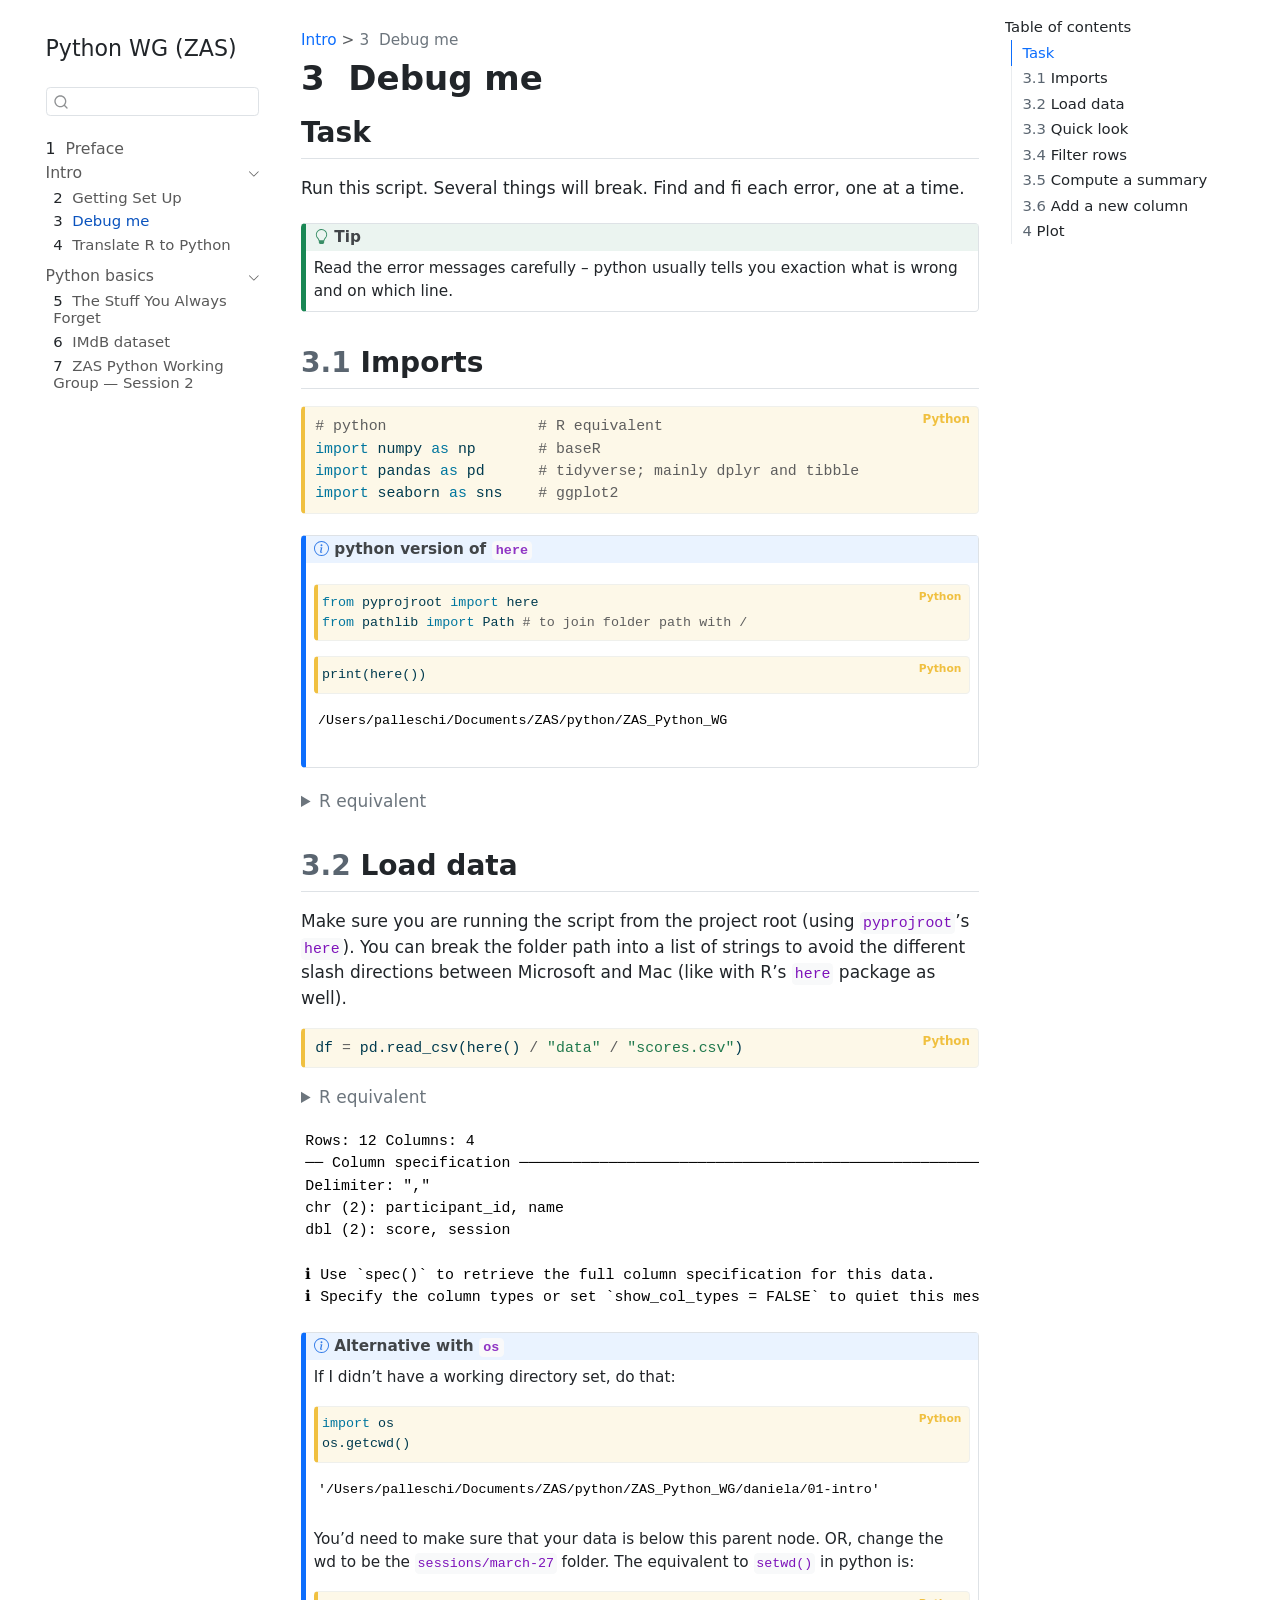
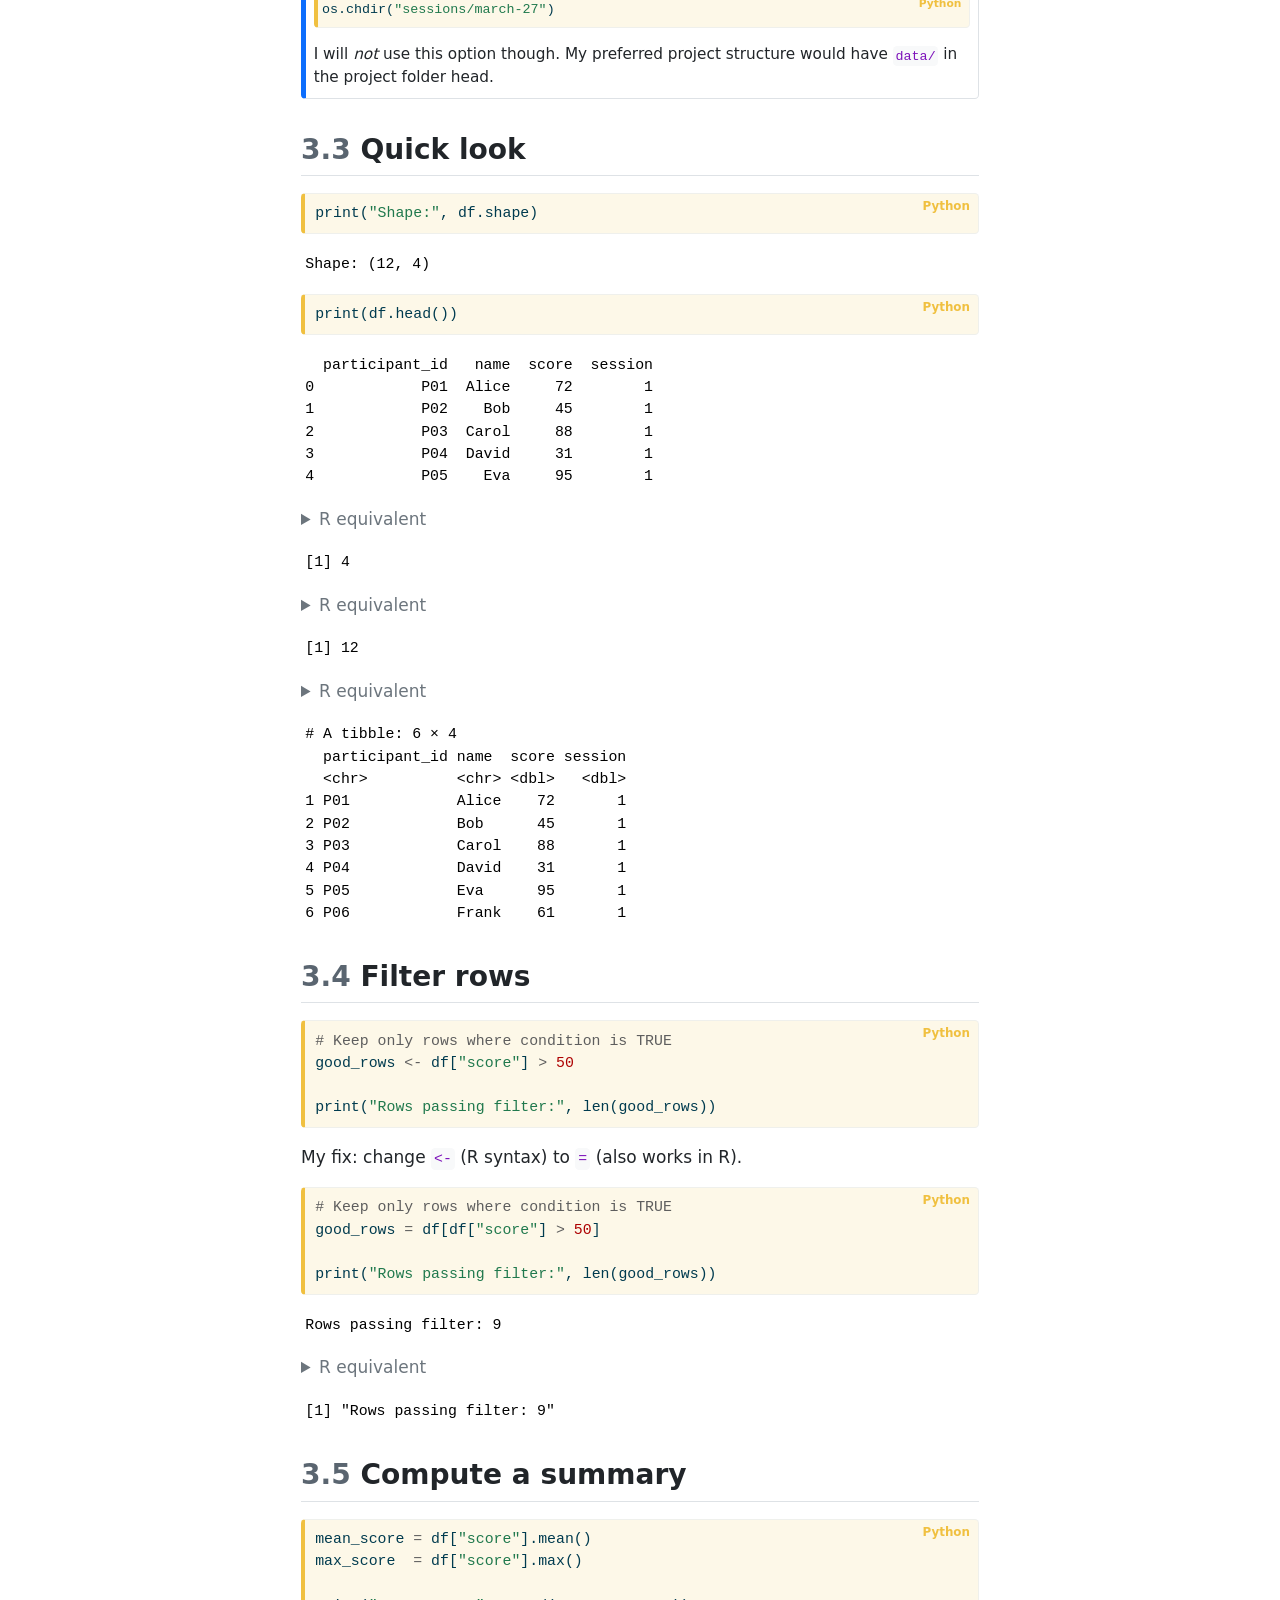
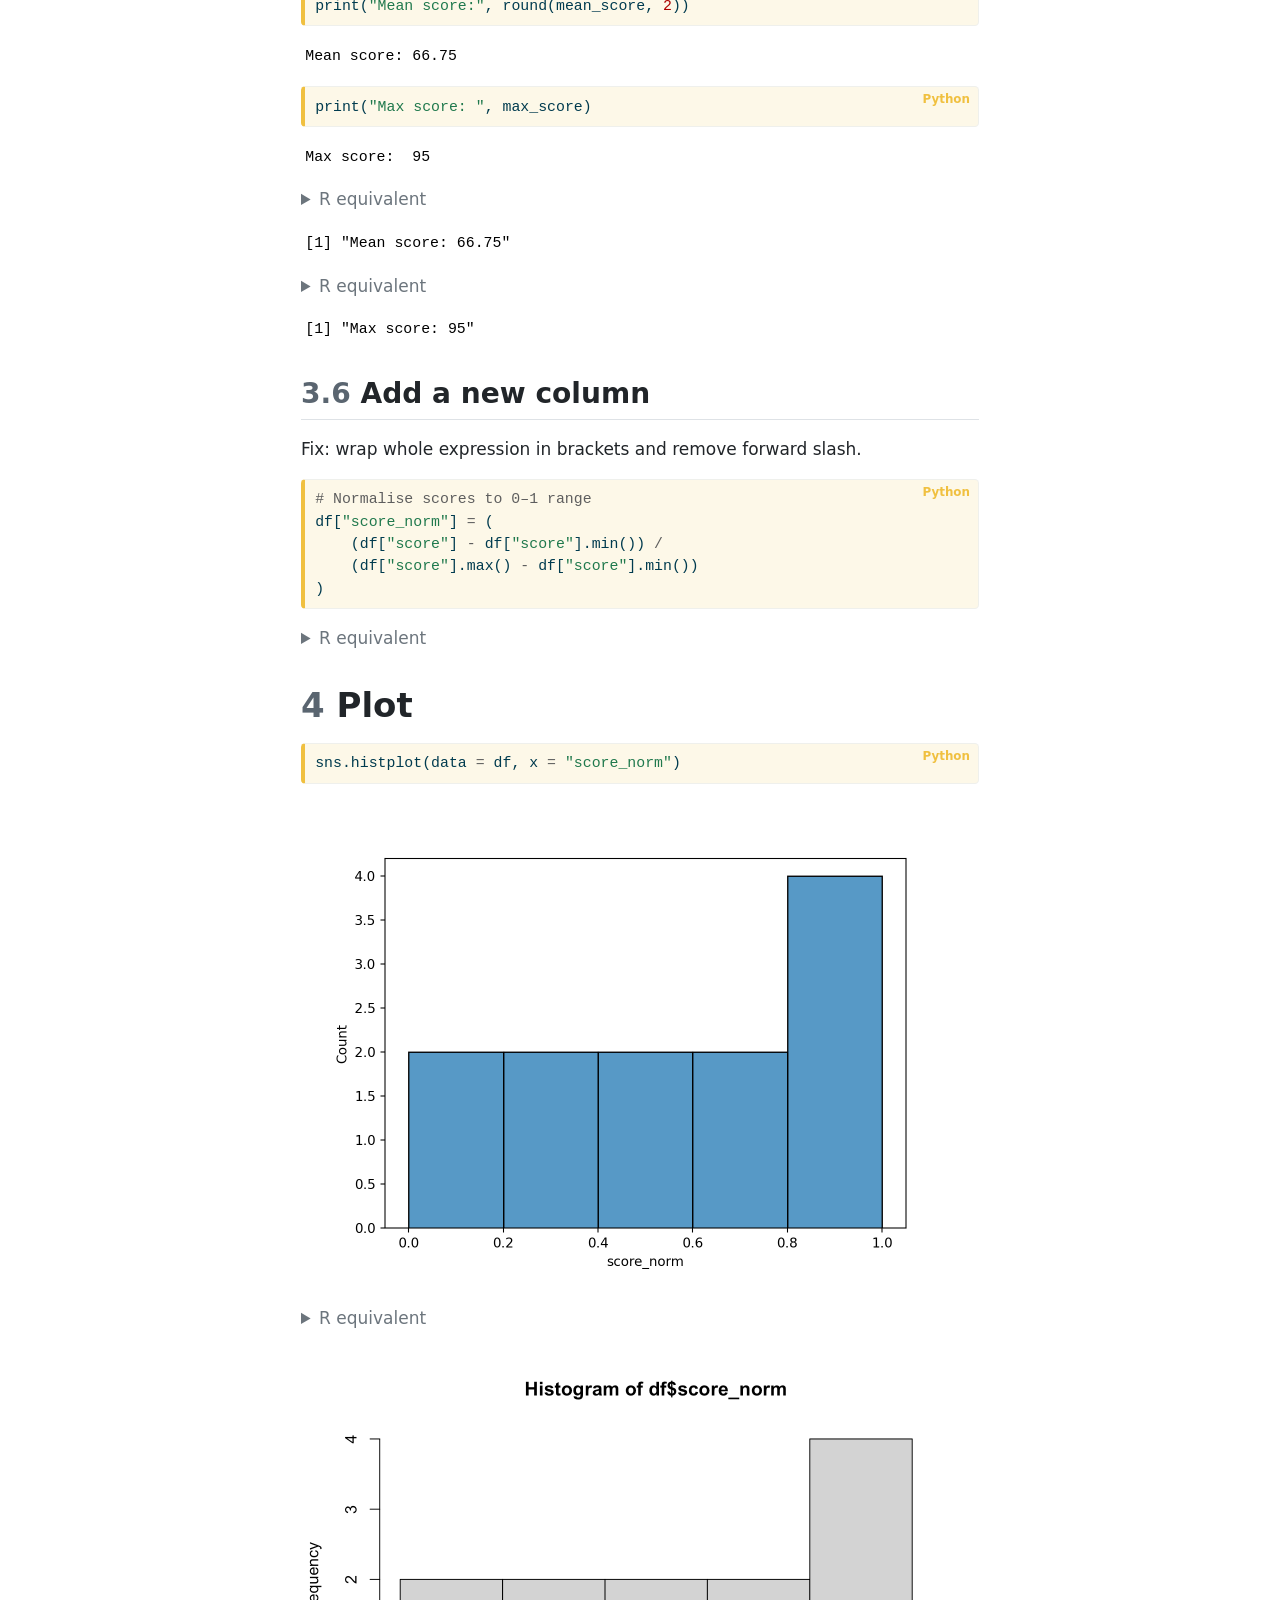
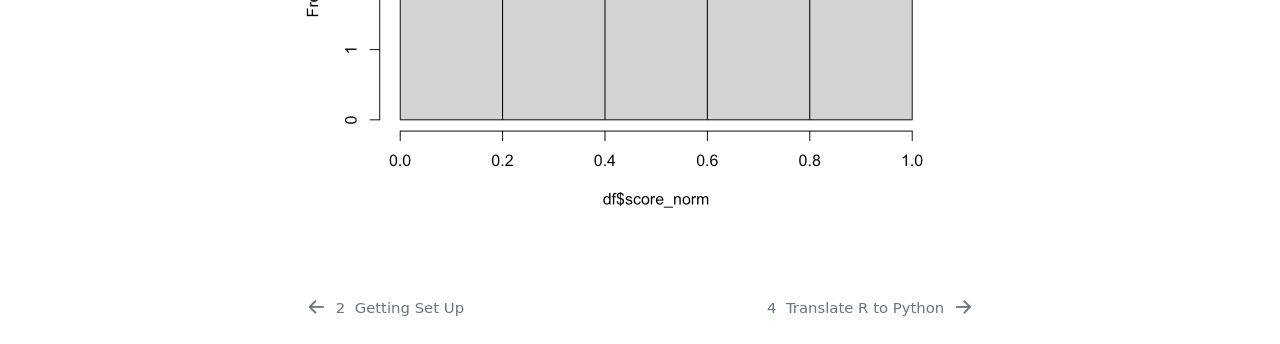
==== commit 9335aaa7: "Built site for gh-pages" ====
--- a/daniela/01-intro/exercise_01_debug_me.html
+++ b/daniela/01-intro/exercise_01_debug_me.html
@@ -267,6 +267,12 @@
 </section>
 <section id="imports" class="level2" data-number="3.1">
 <h2 data-number="3.1" class="anchored" data-anchor-id="imports"><span class="header-section-number">3.1</span> Imports</h2>
+<div class="cell">
+<div class="sourceCode cell-code" id="cb1"><pre class="sourceCode python code-with-copy"><code class="sourceCode python"><span id="cb1-1"><a href="#cb1-1" aria-hidden="true" tabindex="-1"></a><span class="co"># python                 # R equivalent</span></span>
+<span id="cb1-2"><a href="#cb1-2" aria-hidden="true" tabindex="-1"></a><span class="im">import</span> numpy <span class="im">as</span> np       <span class="co"># baseR</span></span>
+<span id="cb1-3"><a href="#cb1-3" aria-hidden="true" tabindex="-1"></a><span class="im">import</span> pandas <span class="im">as</span> pd      <span class="co"># tidyverse; mainly dplyr and tibble</span></span>
+<span id="cb1-4"><a href="#cb1-4" aria-hidden="true" tabindex="-1"></a><span class="im">import</span> seaborn <span class="im">as</span> sns    <span class="co"># ggplot2</span></span></code><button title="Copy to Clipboard" class="code-copy-button"><i class="bi"></i></button></pre></div>
+</div>
 <div class="callout callout-style-default callout-note callout-titled">
 <div class="callout-header d-flex align-content-center">
 <div class="callout-icon-container">
@@ -278,34 +284,35 @@
 </div>
 <div class="callout-body-container callout-body">
 <div class="cell">
-<div class="sourceCode cell-code" id="cb1"><pre class="sourceCode python code-with-copy"><code class="sourceCode python"><span id="cb1-1"><a href="#cb1-1" aria-hidden="true" tabindex="-1"></a><span class="im">from</span> pyprojroot <span class="im">import</span> here</span></code><button title="Copy to Clipboard" class="code-copy-button"><i class="bi"></i></button></pre></div>
-</div>
-</div>
-</div>
-<div class="cell">
-<div class="sourceCode cell-code" id="cb2"><pre class="sourceCode python code-with-copy"><code class="sourceCode python"><span id="cb2-1"><a href="#cb2-1" aria-hidden="true" tabindex="-1"></a><span class="co"># python                 # R equivalent</span></span>
-<span id="cb2-2"><a href="#cb2-2" aria-hidden="true" tabindex="-1"></a><span class="im">import</span> numpy <span class="im">as</span> np       <span class="co"># baseR</span></span>
-<span id="cb2-3"><a href="#cb2-3" aria-hidden="true" tabindex="-1"></a><span class="im">import</span> pandas <span class="im">as</span> pd      <span class="co"># tidyverse; mainly dplyr and tibble</span></span>
-<span id="cb2-4"><a href="#cb2-4" aria-hidden="true" tabindex="-1"></a><span class="im">import</span> seaborn <span class="im">as</span> sns    <span class="co"># ggplot2</span></span></code><button title="Copy to Clipboard" class="code-copy-button"><i class="bi"></i></button></pre></div>
+<div class="sourceCode cell-code" id="cb2"><pre class="sourceCode python code-with-copy"><code class="sourceCode python"><span id="cb2-1"><a href="#cb2-1" aria-hidden="true" tabindex="-1"></a><span class="im">from</span> pyprojroot <span class="im">import</span> here</span>
+<span id="cb2-2"><a href="#cb2-2" aria-hidden="true" tabindex="-1"></a><span class="im">from</span> pathlib <span class="im">import</span> Path <span class="co"># to join folder path with /</span></span></code><button title="Copy to Clipboard" class="code-copy-button"><i class="bi"></i></button></pre></div>
+</div>
+<div class="cell">
+<div class="sourceCode cell-code" id="cb3"><pre class="sourceCode python code-with-copy"><code class="sourceCode python"><span id="cb3-1"><a href="#cb3-1" aria-hidden="true" tabindex="-1"></a><span class="bu">print</span>(here())</span></code><button title="Copy to Clipboard" class="code-copy-button"><i class="bi"></i></button></pre></div>
+<div class="cell-output cell-output-stdout">
+<pre><code>/Users/palleschi/Documents/ZAS/python/ZAS_Python_WG</code></pre>
+</div>
+</div>
+</div>
 </div>
 <div class="cell">
 <details class="code-fold">
 <summary>R equivalent</summary>
-<div class="sourceCode cell-code" id="cb3"><pre class="sourceCode r code-with-copy"><code class="sourceCode r"><span id="cb3-1"><a href="#cb3-1" aria-hidden="true" tabindex="-1"></a><span class="co"># install.packages("pacman")</span></span>
-<span id="cb3-2"><a href="#cb3-2" aria-hidden="true" tabindex="-1"></a>pacman<span class="sc">::</span><span class="fu">p_load</span>(dplyr, tibble, ggplot2, readr, here)</span></code><button title="Copy to Clipboard" class="code-copy-button"><i class="bi"></i></button></pre></div>
+<div class="sourceCode cell-code" id="cb5"><pre class="sourceCode r code-with-copy"><code class="sourceCode r"><span id="cb5-1"><a href="#cb5-1" aria-hidden="true" tabindex="-1"></a><span class="co"># install.packages("pacman")</span></span>
+<span id="cb5-2"><a href="#cb5-2" aria-hidden="true" tabindex="-1"></a>pacman<span class="sc">::</span><span class="fu">p_load</span>(dplyr, tibble, ggplot2, readr, here)</span></code><button title="Copy to Clipboard" class="code-copy-button"><i class="bi"></i></button></pre></div>
 </details>
 </div>
 </section>
 <section id="load-data" class="level2" data-number="3.2">
 <h2 data-number="3.2" class="anchored" data-anchor-id="load-data"><span class="header-section-number">3.2</span> Load data</h2>
-<p>Make sure you are running the script from the project root, or adjust the path below.</p>
-<div class="cell">
-<div class="sourceCode cell-code" id="cb4"><pre class="sourceCode python code-with-copy"><code class="sourceCode python"><span id="cb4-1"><a href="#cb4-1" aria-hidden="true" tabindex="-1"></a>df <span class="op">=</span> pd.read_csv(<span class="st">"data/scores.csv"</span>)</span></code><button title="Copy to Clipboard" class="code-copy-button"><i class="bi"></i></button></pre></div>
+<p>Make sure you are running the script from the project root (using <code>pyprojroot</code>’s <code>here</code>). You can break the folder path into a list of strings to avoid the different slash directions between Microsoft and Mac (like with R’s <code>here</code> package as well).</p>
+<div class="cell">
+<div class="sourceCode cell-code" id="cb6"><pre class="sourceCode python code-with-copy"><code class="sourceCode python"><span id="cb6-1"><a href="#cb6-1" aria-hidden="true" tabindex="-1"></a>df <span class="op">=</span> pd.read_csv(here() <span class="op">/</span> <span class="st">"data"</span> <span class="op">/</span> <span class="st">"scores.csv"</span>)</span></code><button title="Copy to Clipboard" class="code-copy-button"><i class="bi"></i></button></pre></div>
 </div>
 <div class="cell">
 <details class="code-fold">
 <summary>R equivalent</summary>
-<div class="sourceCode cell-code" id="cb5"><pre class="sourceCode r code-with-copy"><code class="sourceCode r"><span id="cb5-1"><a href="#cb5-1" aria-hidden="true" tabindex="-1"></a>df <span class="ot">&lt;-</span> <span class="fu">read_csv</span>(<span class="fu">here</span>(<span class="st">"data"</span>,<span class="st">"scores.csv"</span>))</span></code><button title="Copy to Clipboard" class="code-copy-button"><i class="bi"></i></button></pre></div>
+<div class="sourceCode cell-code" id="cb7"><pre class="sourceCode r code-with-copy"><code class="sourceCode r"><span id="cb7-1"><a href="#cb7-1" aria-hidden="true" tabindex="-1"></a>df <span class="ot">&lt;-</span> <span class="fu">read_csv</span>(<span class="fu">here</span>(<span class="st">"data"</span>,<span class="st">"scores.csv"</span>))</span></code><button title="Copy to Clipboard" class="code-copy-button"><i class="bi"></i></button></pre></div>
 </details>
 <div class="cell-output cell-output-stderr">
 <pre><code>Rows: 12 Columns: 4
@@ -324,25 +331,21 @@
 <i class="callout-icon"></i>
 </div>
 <div class="callout-title-container flex-fill">
-My fix
+Alternative with <code>os</code>
 </div>
 </div>
 <div class="callout-body-container callout-body">
-<p>I don’t have a working directory set. Do that.</p>
-<div class="cell">
-<div class="sourceCode cell-code" id="cb7"><pre class="sourceCode python code-with-copy"><code class="sourceCode python"><span id="cb7-1"><a href="#cb7-1" aria-hidden="true" tabindex="-1"></a><span class="im">import</span> os</span>
-<span id="cb7-2"><a href="#cb7-2" aria-hidden="true" tabindex="-1"></a>os.getcwd()</span></code><button title="Copy to Clipboard" class="code-copy-button"><i class="bi"></i></button></pre></div>
+<p>If I didn’t have a working directory set, do that:</p>
+<div class="cell">
+<div class="sourceCode cell-code" id="cb9"><pre class="sourceCode python code-with-copy"><code class="sourceCode python"><span id="cb9-1"><a href="#cb9-1" aria-hidden="true" tabindex="-1"></a><span class="im">import</span> os</span>
+<span id="cb9-2"><a href="#cb9-2" aria-hidden="true" tabindex="-1"></a>os.getcwd()</span></code><button title="Copy to Clipboard" class="code-copy-button"><i class="bi"></i></button></pre></div>
 <div class="cell-output cell-output-stdout">
 <pre><code>'/Users/palleschi/Documents/ZAS/python/ZAS_Python_WG/daniela/01-intro'</code></pre>
 </div>
 </div>
-<p>Wrong, that wasn’t the problem. The problem was that data isn’t in the project parent node; it’s nested within sessions/march27; but i can also load it in using here from pyprojroot which uses wherever a .git file is as the project root</p>
-<div class="cell">
-<div class="sourceCode cell-code" id="cb9"><pre class="sourceCode python code-with-copy"><code class="sourceCode python"><span id="cb9-1"><a href="#cb9-1" aria-hidden="true" tabindex="-1"></a>df <span class="op">=</span> pd.read_csv(here(<span class="st">"data/scores.csv"</span>))</span></code><button title="Copy to Clipboard" class="code-copy-button"><i class="bi"></i></button></pre></div>
-</div>
-<p>OR, change the wd to be the <code>sessions/march-27</code> folder. The equivalent to <code>setwd()</code> in python is:</p>
-<div class="cell">
-<div class="sourceCode cell-code" id="cb10"><pre class="sourceCode python code-with-copy"><code class="sourceCode python"><span id="cb10-1"><a href="#cb10-1" aria-hidden="true" tabindex="-1"></a>os.chdir(<span class="st">"sessions/march-27"</span>)</span></code><button title="Copy to Clipboard" class="code-copy-button"><i class="bi"></i></button></pre></div>
+<p>You’d need to make sure that your data is below this parent node. OR, change the wd to be the <code>sessions/march-27</code> folder. The equivalent to <code>setwd()</code> in python is:</p>
+<div class="cell">
+<div class="sourceCode cell-code" id="cb11"><pre class="sourceCode python code-with-copy"><code class="sourceCode python"><span id="cb11-1"><a href="#cb11-1" aria-hidden="true" tabindex="-1"></a>os.chdir(<span class="st">"sessions/march-27"</span>)</span></code><button title="Copy to Clipboard" class="code-copy-button"><i class="bi"></i></button></pre></div>
 </div>
 <p>I will <em>not</em> use this option though. My preferred project structure would have <code>data/</code> in the project folder head.</p>
 </div>
@@ -351,11 +354,11 @@
 <section id="quick-look" class="level2" data-number="3.3">
 <h2 data-number="3.3" class="anchored" data-anchor-id="quick-look"><span class="header-section-number">3.3</span> Quick look</h2>
 <div class="cell">
-<div class="sourceCode cell-code" id="cb11"><pre class="sourceCode python code-with-copy"><code class="sourceCode python"><span id="cb11-1"><a href="#cb11-1" aria-hidden="true" tabindex="-1"></a><span class="bu">print</span>(<span class="st">"Shape:"</span>, df.shape)</span></code><button title="Copy to Clipboard" class="code-copy-button"><i class="bi"></i></button></pre></div>
+<div class="sourceCode cell-code" id="cb12"><pre class="sourceCode python code-with-copy"><code class="sourceCode python"><span id="cb12-1"><a href="#cb12-1" aria-hidden="true" tabindex="-1"></a><span class="bu">print</span>(<span class="st">"Shape:"</span>, df.shape)</span></code><button title="Copy to Clipboard" class="code-copy-button"><i class="bi"></i></button></pre></div>
 <div class="cell-output cell-output-stdout">
 <pre><code>Shape: (12, 4)</code></pre>
 </div>
-<div class="sourceCode cell-code" id="cb13"><pre class="sourceCode python code-with-copy"><code class="sourceCode python"><span id="cb13-1"><a href="#cb13-1" aria-hidden="true" tabindex="-1"></a><span class="bu">print</span>(df.head())</span></code><button title="Copy to Clipboard" class="code-copy-button"><i class="bi"></i></button></pre></div>
+<div class="sourceCode cell-code" id="cb14"><pre class="sourceCode python code-with-copy"><code class="sourceCode python"><span id="cb14-1"><a href="#cb14-1" aria-hidden="true" tabindex="-1"></a><span class="bu">print</span>(df.head())</span></code><button title="Copy to Clipboard" class="code-copy-button"><i class="bi"></i></button></pre></div>
 <div class="cell-output cell-output-stdout">
 <pre><code>  participant_id   name  score  session
 0            P01  Alice     72        1
@@ -368,21 +371,21 @@
 <div class="cell">
 <details class="code-fold">
 <summary>R equivalent</summary>
-<div class="sourceCode cell-code" id="cb15"><pre class="sourceCode r code-with-copy"><code class="sourceCode r"><span id="cb15-1"><a href="#cb15-1" aria-hidden="true" tabindex="-1"></a><span class="fu">length</span>(df)</span></code><button title="Copy to Clipboard" class="code-copy-button"><i class="bi"></i></button></pre></div>
+<div class="sourceCode cell-code" id="cb16"><pre class="sourceCode r code-with-copy"><code class="sourceCode r"><span id="cb16-1"><a href="#cb16-1" aria-hidden="true" tabindex="-1"></a><span class="fu">length</span>(df)</span></code><button title="Copy to Clipboard" class="code-copy-button"><i class="bi"></i></button></pre></div>
 </details>
 <div class="cell-output cell-output-stdout">
 <pre><code>[1] 4</code></pre>
 </div>
 <details class="code-fold">
 <summary>R equivalent</summary>
-<div class="sourceCode cell-code" id="cb17"><pre class="sourceCode r code-with-copy"><code class="sourceCode r"><span id="cb17-1"><a href="#cb17-1" aria-hidden="true" tabindex="-1"></a><span class="fu">nrow</span>(df)</span></code><button title="Copy to Clipboard" class="code-copy-button"><i class="bi"></i></button></pre></div>
+<div class="sourceCode cell-code" id="cb18"><pre class="sourceCode r code-with-copy"><code class="sourceCode r"><span id="cb18-1"><a href="#cb18-1" aria-hidden="true" tabindex="-1"></a><span class="fu">nrow</span>(df)</span></code><button title="Copy to Clipboard" class="code-copy-button"><i class="bi"></i></button></pre></div>
 </details>
 <div class="cell-output cell-output-stdout">
 <pre><code>[1] 12</code></pre>
 </div>
 <details class="code-fold">
 <summary>R equivalent</summary>
-<div class="sourceCode cell-code" id="cb19"><pre class="sourceCode r code-with-copy"><code class="sourceCode r"><span id="cb19-1"><a href="#cb19-1" aria-hidden="true" tabindex="-1"></a><span class="fu">head</span>(df)</span></code><button title="Copy to Clipboard" class="code-copy-button"><i class="bi"></i></button></pre></div>
+<div class="sourceCode cell-code" id="cb20"><pre class="sourceCode r code-with-copy"><code class="sourceCode r"><span id="cb20-1"><a href="#cb20-1" aria-hidden="true" tabindex="-1"></a><span class="fu">head</span>(df)</span></code><button title="Copy to Clipboard" class="code-copy-button"><i class="bi"></i></button></pre></div>
 </details>
 <div class="cell-output cell-output-stdout">
 <pre><code># A tibble: 6 × 4
@@ -400,17 +403,17 @@
 <section id="filter-rows" class="level2" data-number="3.4">
 <h2 data-number="3.4" class="anchored" data-anchor-id="filter-rows"><span class="header-section-number">3.4</span> Filter rows</h2>
 <div class="cell">
-<div class="sourceCode cell-code" id="cb21"><pre class="sourceCode python code-with-copy"><code class="sourceCode python"><span id="cb21-1"><a href="#cb21-1" aria-hidden="true" tabindex="-1"></a><span class="co"># Keep only rows where condition is TRUE</span></span>
-<span id="cb21-2"><a href="#cb21-2" aria-hidden="true" tabindex="-1"></a>good_rows <span class="op">&lt;-</span> df[<span class="st">"score"</span>] <span class="op">&gt;</span> <span class="dv">50</span>        </span>
-<span id="cb21-3"><a href="#cb21-3" aria-hidden="true" tabindex="-1"></a></span>
-<span id="cb21-4"><a href="#cb21-4" aria-hidden="true" tabindex="-1"></a><span class="bu">print</span>(<span class="st">"Rows passing filter:"</span>, <span class="bu">len</span>(good_rows))</span></code><button title="Copy to Clipboard" class="code-copy-button"><i class="bi"></i></button></pre></div>
-</div>
-<p>My fix: change <code>&lt;-</code> (R syntax) to <code>=</code> (also works in R).</p>
-<div class="cell">
 <div class="sourceCode cell-code" id="cb22"><pre class="sourceCode python code-with-copy"><code class="sourceCode python"><span id="cb22-1"><a href="#cb22-1" aria-hidden="true" tabindex="-1"></a><span class="co"># Keep only rows where condition is TRUE</span></span>
-<span id="cb22-2"><a href="#cb22-2" aria-hidden="true" tabindex="-1"></a>good_rows <span class="op">=</span> df[df[<span class="st">"score"</span>] <span class="op">&gt;</span> <span class="dv">50</span>]    </span>
+<span id="cb22-2"><a href="#cb22-2" aria-hidden="true" tabindex="-1"></a>good_rows <span class="op">&lt;-</span> df[<span class="st">"score"</span>] <span class="op">&gt;</span> <span class="dv">50</span>        </span>
 <span id="cb22-3"><a href="#cb22-3" aria-hidden="true" tabindex="-1"></a></span>
 <span id="cb22-4"><a href="#cb22-4" aria-hidden="true" tabindex="-1"></a><span class="bu">print</span>(<span class="st">"Rows passing filter:"</span>, <span class="bu">len</span>(good_rows))</span></code><button title="Copy to Clipboard" class="code-copy-button"><i class="bi"></i></button></pre></div>
+</div>
+<p>My fix: change <code>&lt;-</code> (R syntax) to <code>=</code> (also works in R).</p>
+<div class="cell">
+<div class="sourceCode cell-code" id="cb23"><pre class="sourceCode python code-with-copy"><code class="sourceCode python"><span id="cb23-1"><a href="#cb23-1" aria-hidden="true" tabindex="-1"></a><span class="co"># Keep only rows where condition is TRUE</span></span>
+<span id="cb23-2"><a href="#cb23-2" aria-hidden="true" tabindex="-1"></a>good_rows <span class="op">=</span> df[df[<span class="st">"score"</span>] <span class="op">&gt;</span> <span class="dv">50</span>]    </span>
+<span id="cb23-3"><a href="#cb23-3" aria-hidden="true" tabindex="-1"></a></span>
+<span id="cb23-4"><a href="#cb23-4" aria-hidden="true" tabindex="-1"></a><span class="bu">print</span>(<span class="st">"Rows passing filter:"</span>, <span class="bu">len</span>(good_rows))</span></code><button title="Copy to Clipboard" class="code-copy-button"><i class="bi"></i></button></pre></div>
 <div class="cell-output cell-output-stdout">
 <pre><code>Rows passing filter: 9</code></pre>
 </div>
@@ -418,11 +421,11 @@
 <div class="cell">
 <details class="code-fold">
 <summary>R equivalent</summary>
-<div class="sourceCode cell-code" id="cb24"><pre class="sourceCode r code-with-copy"><code class="sourceCode r"><span id="cb24-1"><a href="#cb24-1" aria-hidden="true" tabindex="-1"></a>good_rows <span class="ot">&lt;-</span></span>
-<span id="cb24-2"><a href="#cb24-2" aria-hidden="true" tabindex="-1"></a>    df <span class="sc">|&gt;</span></span>
-<span id="cb24-3"><a href="#cb24-3" aria-hidden="true" tabindex="-1"></a>    <span class="fu">filter</span>(score <span class="sc">&gt;</span> <span class="dv">50</span>)</span>
-<span id="cb24-4"><a href="#cb24-4" aria-hidden="true" tabindex="-1"></a></span>
-<span id="cb24-5"><a href="#cb24-5" aria-hidden="true" tabindex="-1"></a><span class="fu">paste</span>(<span class="st">"Rows passing filter:"</span>, <span class="fu">nrow</span>(good_rows))</span></code><button title="Copy to Clipboard" class="code-copy-button"><i class="bi"></i></button></pre></div>
+<div class="sourceCode cell-code" id="cb25"><pre class="sourceCode r code-with-copy"><code class="sourceCode r"><span id="cb25-1"><a href="#cb25-1" aria-hidden="true" tabindex="-1"></a>good_rows <span class="ot">&lt;-</span></span>
+<span id="cb25-2"><a href="#cb25-2" aria-hidden="true" tabindex="-1"></a>    df <span class="sc">|&gt;</span></span>
+<span id="cb25-3"><a href="#cb25-3" aria-hidden="true" tabindex="-1"></a>    <span class="fu">filter</span>(score <span class="sc">&gt;</span> <span class="dv">50</span>)</span>
+<span id="cb25-4"><a href="#cb25-4" aria-hidden="true" tabindex="-1"></a></span>
+<span id="cb25-5"><a href="#cb25-5" aria-hidden="true" tabindex="-1"></a><span class="fu">paste</span>(<span class="st">"Rows passing filter:"</span>, <span class="fu">nrow</span>(good_rows))</span></code><button title="Copy to Clipboard" class="code-copy-button"><i class="bi"></i></button></pre></div>
 </details>
 <div class="cell-output cell-output-stdout">
 <pre><code>[1] "Rows passing filter: 9"</code></pre>
@@ -432,14 +435,14 @@
 <section id="compute-a-summary" class="level2" data-number="3.5">
 <h2 data-number="3.5" class="anchored" data-anchor-id="compute-a-summary"><span class="header-section-number">3.5</span> Compute a summary</h2>
 <div class="cell">
-<div class="sourceCode cell-code" id="cb26"><pre class="sourceCode python code-with-copy"><code class="sourceCode python"><span id="cb26-1"><a href="#cb26-1" aria-hidden="true" tabindex="-1"></a>mean_score <span class="op">=</span> df[<span class="st">"score"</span>].mean()</span>
-<span id="cb26-2"><a href="#cb26-2" aria-hidden="true" tabindex="-1"></a>max_score  <span class="op">=</span> df[<span class="st">"score"</span>].<span class="bu">max</span>()</span>
-<span id="cb26-3"><a href="#cb26-3" aria-hidden="true" tabindex="-1"></a></span>
-<span id="cb26-4"><a href="#cb26-4" aria-hidden="true" tabindex="-1"></a><span class="bu">print</span>(<span class="st">"Mean score:"</span>, <span class="bu">round</span>(mean_score, <span class="dv">2</span>)) </span></code><button title="Copy to Clipboard" class="code-copy-button"><i class="bi"></i></button></pre></div>
+<div class="sourceCode cell-code" id="cb27"><pre class="sourceCode python code-with-copy"><code class="sourceCode python"><span id="cb27-1"><a href="#cb27-1" aria-hidden="true" tabindex="-1"></a>mean_score <span class="op">=</span> df[<span class="st">"score"</span>].mean()</span>
+<span id="cb27-2"><a href="#cb27-2" aria-hidden="true" tabindex="-1"></a>max_score  <span class="op">=</span> df[<span class="st">"score"</span>].<span class="bu">max</span>()</span>
+<span id="cb27-3"><a href="#cb27-3" aria-hidden="true" tabindex="-1"></a></span>
+<span id="cb27-4"><a href="#cb27-4" aria-hidden="true" tabindex="-1"></a><span class="bu">print</span>(<span class="st">"Mean score:"</span>, <span class="bu">round</span>(mean_score, <span class="dv">2</span>)) </span></code><button title="Copy to Clipboard" class="code-copy-button"><i class="bi"></i></button></pre></div>
 <div class="cell-output cell-output-stdout">
 <pre><code>Mean score: 66.75</code></pre>
 </div>
-<div class="sourceCode cell-code" id="cb28"><pre class="sourceCode python code-with-copy"><code class="sourceCode python"><span id="cb28-1"><a href="#cb28-1" aria-hidden="true" tabindex="-1"></a><span class="bu">print</span>(<span class="st">"Max score: "</span>, max_score)</span></code><button title="Copy to Clipboard" class="code-copy-button"><i class="bi"></i></button></pre></div>
+<div class="sourceCode cell-code" id="cb29"><pre class="sourceCode python code-with-copy"><code class="sourceCode python"><span id="cb29-1"><a href="#cb29-1" aria-hidden="true" tabindex="-1"></a><span class="bu">print</span>(<span class="st">"Max score: "</span>, max_score)</span></code><button title="Copy to Clipboard" class="code-copy-button"><i class="bi"></i></button></pre></div>
 <div class="cell-output cell-output-stdout">
 <pre><code>Max score:  95</code></pre>
 </div>
@@ -447,17 +450,17 @@
 <div class="cell">
 <details class="code-fold">
 <summary>R equivalent</summary>
-<div class="sourceCode cell-code" id="cb30"><pre class="sourceCode r code-with-copy"><code class="sourceCode r"><span id="cb30-1"><a href="#cb30-1" aria-hidden="true" tabindex="-1"></a>mean_score <span class="ot">&lt;-</span> <span class="fu">mean</span>(df<span class="sc">$</span>score)</span>
-<span id="cb30-2"><a href="#cb30-2" aria-hidden="true" tabindex="-1"></a>max_score <span class="ot">&lt;-</span> <span class="fu">max</span>(df<span class="sc">$</span>score)</span>
-<span id="cb30-3"><a href="#cb30-3" aria-hidden="true" tabindex="-1"></a></span>
-<span id="cb30-4"><a href="#cb30-4" aria-hidden="true" tabindex="-1"></a><span class="fu">paste</span>(<span class="st">"Mean score:"</span>, <span class="fu">round</span>(mean_score,<span class="dv">2</span>))</span></code><button title="Copy to Clipboard" class="code-copy-button"><i class="bi"></i></button></pre></div>
+<div class="sourceCode cell-code" id="cb31"><pre class="sourceCode r code-with-copy"><code class="sourceCode r"><span id="cb31-1"><a href="#cb31-1" aria-hidden="true" tabindex="-1"></a>mean_score <span class="ot">&lt;-</span> <span class="fu">mean</span>(df<span class="sc">$</span>score)</span>
+<span id="cb31-2"><a href="#cb31-2" aria-hidden="true" tabindex="-1"></a>max_score <span class="ot">&lt;-</span> <span class="fu">max</span>(df<span class="sc">$</span>score)</span>
+<span id="cb31-3"><a href="#cb31-3" aria-hidden="true" tabindex="-1"></a></span>
+<span id="cb31-4"><a href="#cb31-4" aria-hidden="true" tabindex="-1"></a><span class="fu">paste</span>(<span class="st">"Mean score:"</span>, <span class="fu">round</span>(mean_score,<span class="dv">2</span>))</span></code><button title="Copy to Clipboard" class="code-copy-button"><i class="bi"></i></button></pre></div>
 </details>
 <div class="cell-output cell-output-stdout">
 <pre><code>[1] "Mean score: 66.75"</code></pre>
 </div>
 <details class="code-fold">
 <summary>R equivalent</summary>
-<div class="sourceCode cell-code" id="cb32"><pre class="sourceCode r code-with-copy"><code class="sourceCode r"><span id="cb32-1"><a href="#cb32-1" aria-hidden="true" tabindex="-1"></a><span class="fu">paste</span>(<span class="st">"Max score:"</span>, max_score)</span></code><button title="Copy to Clipboard" class="code-copy-button"><i class="bi"></i></button></pre></div>
+<div class="sourceCode cell-code" id="cb33"><pre class="sourceCode r code-with-copy"><code class="sourceCode r"><span id="cb33-1"><a href="#cb33-1" aria-hidden="true" tabindex="-1"></a><span class="fu">paste</span>(<span class="st">"Max score:"</span>, max_score)</span></code><button title="Copy to Clipboard" class="code-copy-button"><i class="bi"></i></button></pre></div>
 </details>
 <div class="cell-output cell-output-stdout">
 <pre><code>[1] "Max score: 95"</code></pre>
@@ -468,23 +471,23 @@
 <h2 data-number="3.6" class="anchored" data-anchor-id="add-a-new-column"><span class="header-section-number">3.6</span> Add a new column</h2>
 <p>Fix: wrap whole expression in brackets and remove forward slash.</p>
 <div class="cell">
-<div class="sourceCode cell-code" id="cb34"><pre class="sourceCode python code-with-copy"><code class="sourceCode python"><span id="cb34-1"><a href="#cb34-1" aria-hidden="true" tabindex="-1"></a><span class="co"># Normalise scores to 0–1 range</span></span>
-<span id="cb34-2"><a href="#cb34-2" aria-hidden="true" tabindex="-1"></a>df[<span class="st">"score_norm"</span>] <span class="op">=</span> (</span>
-<span id="cb34-3"><a href="#cb34-3" aria-hidden="true" tabindex="-1"></a>    (df[<span class="st">"score"</span>] <span class="op">-</span> df[<span class="st">"score"</span>].<span class="bu">min</span>()) <span class="op">/</span></span>
-<span id="cb34-4"><a href="#cb34-4" aria-hidden="true" tabindex="-1"></a>    (df[<span class="st">"score"</span>].<span class="bu">max</span>() <span class="op">-</span> df[<span class="st">"score"</span>].<span class="bu">min</span>()) </span>
-<span id="cb34-5"><a href="#cb34-5" aria-hidden="true" tabindex="-1"></a>)</span></code><button title="Copy to Clipboard" class="code-copy-button"><i class="bi"></i></button></pre></div>
+<div class="sourceCode cell-code" id="cb35"><pre class="sourceCode python code-with-copy"><code class="sourceCode python"><span id="cb35-1"><a href="#cb35-1" aria-hidden="true" tabindex="-1"></a><span class="co"># Normalise scores to 0–1 range</span></span>
+<span id="cb35-2"><a href="#cb35-2" aria-hidden="true" tabindex="-1"></a>df[<span class="st">"score_norm"</span>] <span class="op">=</span> (</span>
+<span id="cb35-3"><a href="#cb35-3" aria-hidden="true" tabindex="-1"></a>    (df[<span class="st">"score"</span>] <span class="op">-</span> df[<span class="st">"score"</span>].<span class="bu">min</span>()) <span class="op">/</span></span>
+<span id="cb35-4"><a href="#cb35-4" aria-hidden="true" tabindex="-1"></a>    (df[<span class="st">"score"</span>].<span class="bu">max</span>() <span class="op">-</span> df[<span class="st">"score"</span>].<span class="bu">min</span>()) </span>
+<span id="cb35-5"><a href="#cb35-5" aria-hidden="true" tabindex="-1"></a>)</span></code><button title="Copy to Clipboard" class="code-copy-button"><i class="bi"></i></button></pre></div>
 </div>
 <div class="cell">
 <details class="code-fold">
 <summary>R equivalent</summary>
-<div class="sourceCode cell-code" id="cb35"><pre class="sourceCode r code-with-copy"><code class="sourceCode r"><span id="cb35-1"><a href="#cb35-1" aria-hidden="true" tabindex="-1"></a>df<span class="sc">$</span>score_norm <span class="ot">=</span> (df<span class="sc">$</span>score <span class="sc">-</span> <span class="fu">min</span>(df<span class="sc">$</span>score)) <span class="sc">/</span> (<span class="fu">max</span>(df<span class="sc">$</span>score) <span class="sc">-</span> <span class="fu">min</span>(df<span class="sc">$</span>score))</span></code><button title="Copy to Clipboard" class="code-copy-button"><i class="bi"></i></button></pre></div>
+<div class="sourceCode cell-code" id="cb36"><pre class="sourceCode r code-with-copy"><code class="sourceCode r"><span id="cb36-1"><a href="#cb36-1" aria-hidden="true" tabindex="-1"></a>df<span class="sc">$</span>score_norm <span class="ot">=</span> (df<span class="sc">$</span>score <span class="sc">-</span> <span class="fu">min</span>(df<span class="sc">$</span>score)) <span class="sc">/</span> (<span class="fu">max</span>(df<span class="sc">$</span>score) <span class="sc">-</span> <span class="fu">min</span>(df<span class="sc">$</span>score))</span></code><button title="Copy to Clipboard" class="code-copy-button"><i class="bi"></i></button></pre></div>
 </details>
 </div>
 </section>
 <section id="plot" class="level1" data-number="4">
 <h1 data-number="4"><span class="header-section-number">4</span> Plot</h1>
 <div class="cell">
-<div class="sourceCode cell-code" id="cb36"><pre class="sourceCode python code-with-copy"><code class="sourceCode python"><span id="cb36-1"><a href="#cb36-1" aria-hidden="true" tabindex="-1"></a>sns.histplot(data <span class="op">=</span> df, x <span class="op">=</span> <span class="st">"score_norm"</span>)</span></code><button title="Copy to Clipboard" class="code-copy-button"><i class="bi"></i></button></pre></div>
+<div class="sourceCode cell-code" id="cb37"><pre class="sourceCode python code-with-copy"><code class="sourceCode python"><span id="cb37-1"><a href="#cb37-1" aria-hidden="true" tabindex="-1"></a>sns.histplot(data <span class="op">=</span> df, x <span class="op">=</span> <span class="st">"score_norm"</span>)</span></code><button title="Copy to Clipboard" class="code-copy-button"><i class="bi"></i></button></pre></div>
 <div class="cell-output-display">
 <div>
 <figure class="figure">
@@ -496,7 +499,7 @@
 <div class="cell">
 <details class="code-fold">
 <summary>R equivalent</summary>
-<div class="sourceCode cell-code" id="cb37"><pre class="sourceCode r code-with-copy"><code class="sourceCode r"><span id="cb37-1"><a href="#cb37-1" aria-hidden="true" tabindex="-1"></a><span class="fu">hist</span>(df<span class="sc">$</span>score_norm)</span></code><button title="Copy to Clipboard" class="code-copy-button"><i class="bi"></i></button></pre></div>
+<div class="sourceCode cell-code" id="cb38"><pre class="sourceCode r code-with-copy"><code class="sourceCode r"><span id="cb38-1"><a href="#cb38-1" aria-hidden="true" tabindex="-1"></a><span class="fu">hist</span>(df<span class="sc">$</span>score_norm)</span></code><button title="Copy to Clipboard" class="code-copy-button"><i class="bi"></i></button></pre></div>
 </details>
 <div class="cell-output-display">
 <div>
--- a/styles.css
+++ b/styles.css
@@ -1,11 +1,35 @@
 /* Python blocks */
-div.sourceCode:has(pre.python) {
-  background-color: #e8f4f8;
-  border-left: 4px solid #3776ab;
+div.sourceCode:has(pre.sourceCode.python) {
+  background-color: #fdf8e8;
+  border-left: 4px solid #f0c040;
+  position: relative;
+}
+
+div.sourceCode:has(pre.sourceCode.python)::before {
+  content: "Python";
+  position: absolute;
+  top: 4px;
+  right: 8px;
+  font-size: 0.7em;
+  font-weight: bold;
+  color: #f0c040;
+  opacity: 1;
 }
 
 /* R blocks */
-div.sourceCode:has(pre.r) {
-  background-color: #f0f7e8;
-  border-left: 4px solid #146b17;
+div.sourceCode:has(pre.sourceCode.r) {
+  background-color: #e8f0f7;
+  border-left: 4px solid #4a90c4;
+  position: relative;
+}
+
+div.sourceCode:has(pre.sourceCode.r)::before {
+  content: "R";
+  position: absolute;
+  top: 4px;
+  right: 8px;
+  font-size: 0.7em;
+  font-weight: bold;
+  color: #4a90c4;
+  opacity: 0.8;
 }
